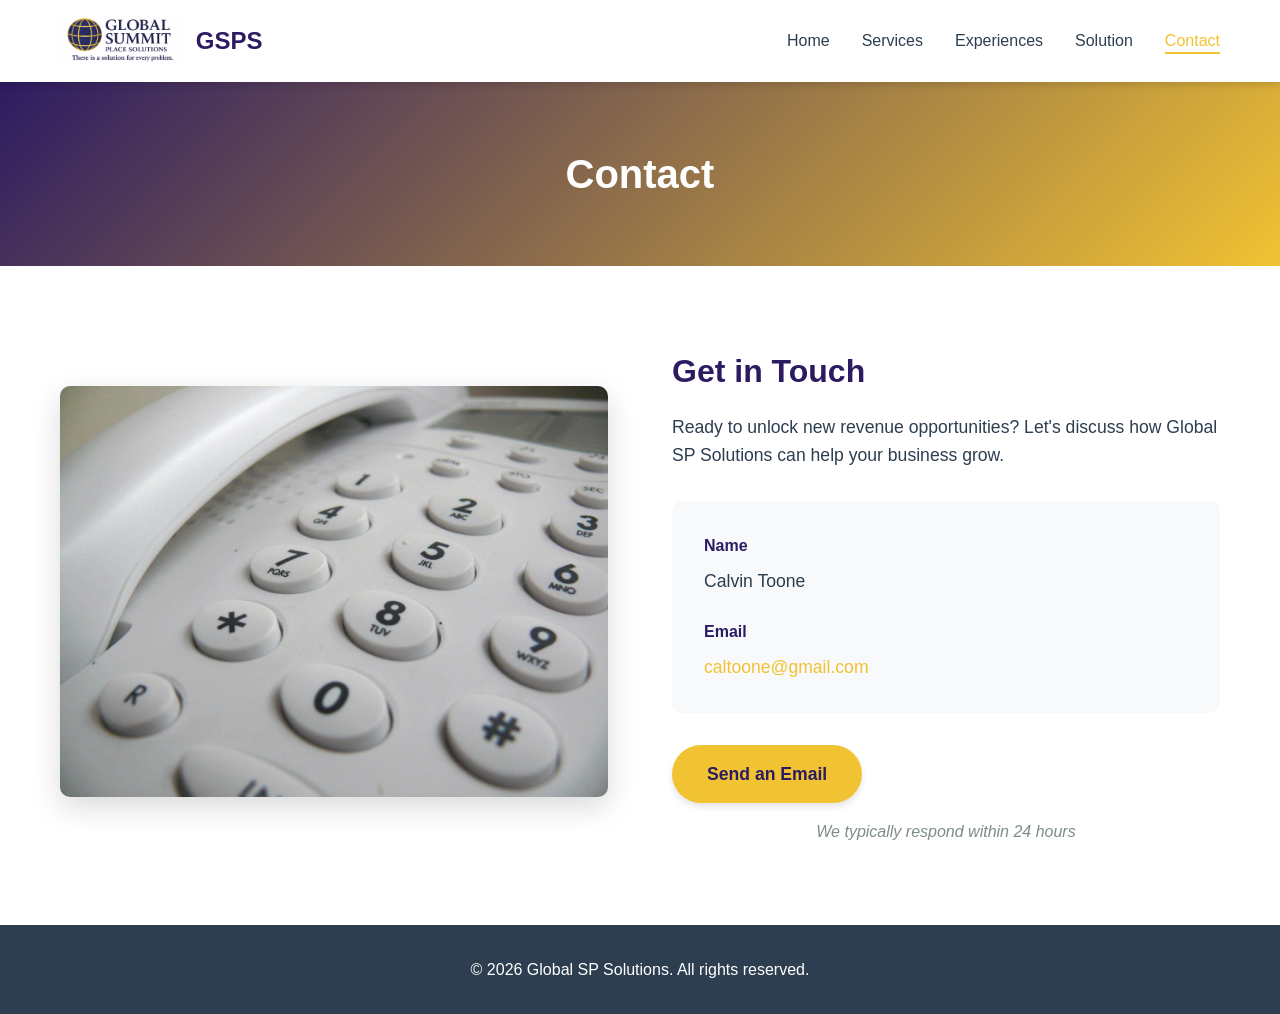
==== contact.html @ 4192ae6e "Add files via upload" ====
<!DOCTYPE html>
<html lang="en">
<head>
    <meta charset="UTF-8">
    <meta name="viewport" content="width=device-width, initial-scale=1.0">
    <title>Contact - Global SP Solutions</title>
    <link rel="stylesheet" href="styles.css">
</head>
<body>
    <nav class="navbar">
        <div class="container">
            <div class="nav-brand">
                <img src="images/logo.png" alt="GSPS Logo" class="logo">
                <span class="brand-name">GSPS</span>
            </div>
            <ul class="nav-menu">
                <li><a href="index.html">Home</a></li>
                <li><a href="services.html">Services</a></li>
                <li><a href="experiences.html">Experiences</a></li>
                <li><a href="solution.html">Solution</a></li>
                <li><a href="contact.html" class="active">Contact</a></li>
            </ul>
        </div>
    </nav>

    <section class="page-header">
        <div class="container">
            <h1>Contact</h1>
        </div>
    </section>

    <section class="contact-section">
        <div class="container">
            <div class="contact-content">
                <div class="contact-image">
                    <img src="images/contact-phone.jpg" alt="Contact Us">
                </div>
                
                <div class="contact-info">
                    <h2>Get in Touch</h2>
                    <p class="contact-intro">Ready to unlock new revenue opportunities? Let's discuss how Global SP Solutions can help your business grow.</p>
                    
                    <div class="contact-details">
                        <div class="contact-item">
                            <div class="contact-label">Name</div>
                            <div class="contact-value">Calvin Toone</div>
                        </div>
                        <div class="contact-item">
                            <div class="contact-label">Email</div>
                            <div class="contact-value">
                                <a href="mailto:caltoone@gmail.com">caltoone@gmail.com</a>
                            </div>
                        </div>
                    </div>
                    
                    <div class="cta-section">
                        <a href="mailto:caltoone@gmail.com" class="cta-button">Send an Email</a>
                        <p class="cta-note">We typically respond within 24 hours</p>
                    </div>
                </div>
            </div>
        </div>
    </section>

    <footer class="footer">
        <div class="container">
            <p>&copy; 2026 Global SP Solutions. All rights reserved.</p>
        </div>
    </footer>

    <script src="script.js"></script>
</body>
</html>
---- styles.css ----
/* Reset and Base Styles */
* {
    margin: 0;
    padding: 0;
    box-sizing: border-box;
}

:root {
    --primary-color: #2d1b62;
    --secondary-color: #f1c232;
    --accent-color: #ffffff;
    --text-dark: #2c3e50;
    --text-light: #ffffff;
    --bg-light: #f8f9fa;
    --bg-white: #ffffff;
    --shadow: 0 4px 6px rgba(0, 0, 0, 0.1);
    --shadow-lg: 0 10px 30px rgba(0, 0, 0, 0.15);
}

body {
    font-family: 'Segoe UI', Tahoma, Geneva, Verdana, sans-serif;
    line-height: 1.6;
    color: var(--text-dark);
    background-color: var(--bg-white);
}

.container {
    max-width: 1200px;
    margin: 0 auto;
    padding: 0 20px;
}

/* Navigation */
.navbar {
    background-color: var(--bg-white);
    box-shadow: var(--shadow);
    position: sticky;
    top: 0;
    z-index: 1000;
    transition: all 0.3s ease;
}

.navbar .container {
    display: flex;
    justify-content: space-between;
    align-items: center;
    padding: 1rem 20px;
}

.nav-brand {
    display: flex;
    align-items: center;
    gap: 10px;
}

.logo {
    height: 50px;
    width: auto;
}

.brand-name {
    font-size: 1.5rem;
    font-weight: bold;
    color: var(--primary-color);
}

.nav-menu {
    display: flex;
    list-style: none;
    gap: 2rem;
}

.nav-menu a {
    text-decoration: none;
    color: var(--text-dark);
    font-weight: 500;
    transition: color 0.3s ease;
    position: relative;
}

.nav-menu a::after {
    content: '';
    position: absolute;
    bottom: -5px;
    left: 0;
    width: 0;
    height: 2px;
    background-color: var(--secondary-color);
    transition: width 0.3s ease;
}

.nav-menu a:hover::after,
.nav-menu a.active::after {
    width: 100%;
}

.nav-menu a:hover,
.nav-menu a.active {
    color: var(--secondary-color);
}

/* Hero Section */
.hero {
    background: linear-gradient(135deg, var(--primary-color) 0%, var(--secondary-color) 100%);
    color: var(--text-light);
    padding: 120px 0;
    text-align: center;
    position: relative;
    overflow: hidden;
}

.hero::before {
    content: '';
    position: absolute;
    top: 0;
    left: 0;
    right: 0;
    bottom: 0;
    background: url('data:image/svg+xml,<svg xmlns="http://www.w3.org/2000/svg" viewBox="0 0 1200 120"><path d="M0,0V46.29c47.79,22.2,103.59,32.17,158,28,70.36-5.37,136.33-33.31,206.8-37.5C438.64,32.43,512.34,53.67,583,72.05c69.27,18,138.3,24.88,209.4,13.08,36.15-6,69.85-17.84,104.45-29.34C989.49,25,1113-14.29,1200,52.47V0Z" opacity=".1" fill="%23ffffff"></path></svg>') no-repeat bottom;
    background-size: cover;
    opacity: 0.1;
}

.hero-content {
    position: relative;
    z-index: 1;
}

.hero-title {
    font-size: 3rem;
    font-weight: 700;
    margin-bottom: 1rem;
    animation: fadeInUp 0.8s ease;
}

.hero-subtitle {
    font-size: 1.3rem;
    margin-bottom: 2rem;
    max-width: 800px;
    margin-left: auto;
    margin-right: auto;
    animation: fadeInUp 1s ease;
}

/* Buttons */
.cta-button {
    display: inline-block;
    background-color: var(--secondary-color);
    color: var(--primary-color);
    padding: 15px 35px;
    text-decoration: none;
    border-radius: 50px;
    font-weight: 600;
    font-size: 1.1rem;
    transition: all 0.3s ease;
    box-shadow: var(--shadow);
    animation: fadeInUp 1.2s ease;
}

.cta-button:hover {
    background-color: #e0b429;
    transform: translateY(-3px);
    box-shadow: var(--shadow-lg);
}

/* Page Header */
.page-header {
    background: linear-gradient(135deg, var(--primary-color) 0%, var(--secondary-color) 100%);
    color: var(--text-light);
    padding: 60px 0;
    text-align: center;
}

.page-header h1 {
    font-size: 2.5rem;
    font-weight: 700;
}

/* Content Sections */
.content-section {
    padding: 80px 0;
}

.content-section.alt-bg {
    background-color: var(--bg-light);
}

.section-title {
    font-size: 2.5rem;
    color: var(--primary-color);
    margin-bottom: 1rem;
    text-align: center;
}

.section-subtitle {
    font-size: 1.3rem;
    color: var(--text-dark);
    margin-bottom: 2rem;
    text-align: center;
}

.section-subtitle-large {
    font-size: 1.8rem;
    color: var(--primary-color);
    margin-bottom: 1.5rem;
    text-align: center;
    font-weight: 600;
}

.section-intro {
    font-size: 1.2rem;
    text-align: center;
    max-width: 800px;
    margin: 0 auto 3rem;
    color: var(--text-dark);
}

.section-text {
    font-size: 1.1rem;
    text-align: center;
    max-width: 800px;
    margin: 0 auto 2rem;
    color: var(--text-dark);
}

.section-note {
    text-align: center;
    color: #7f8c8d;
    font-style: italic;
    margin-top: 1rem;
}

.section-conclusion {
    font-size: 1.1rem;
    text-align: center;
    max-width: 800px;
    margin: 3rem auto 0;
    color: var(--text-dark);
}

/* Images */
.section-image {
    text-align: center;
    margin-bottom: 3rem;
}

.section-image img {
    max-width: 100%;
    height: auto;
    border-radius: 10px;
    box-shadow: var(--shadow-lg);
}

.section-image-small {
    text-align: center;
    margin-bottom: 2rem;
}

.section-image-small img {
    max-width: 400px;
    width: 100%;
    height: auto;
    border-radius: 10px;
}

/* Process Grid */
.process-grid {
    display: grid;
    grid-template-columns: repeat(auto-fit, minmax(250px, 1fr));
    gap: 2rem;
    margin-top: 3rem;
}

.process-step {
    background: var(--bg-white);
    padding: 2rem;
    border-radius: 10px;
    box-shadow: var(--shadow);
    transition: transform 0.3s ease, box-shadow 0.3s ease;
}

.process-step:hover {
    transform: translateY(-5px);
    box-shadow: var(--shadow-lg);
}

.step-number {
    background: linear-gradient(135deg, var(--primary-color), var(--secondary-color));
    color: white;
    width: 50px;
    height: 50px;
    border-radius: 50%;
    display: flex;
    align-items: center;
    justify-content: center;
    font-size: 1.5rem;
    font-weight: bold;
    margin-bottom: 1rem;
}

.process-step h4 {
    color: var(--primary-color);
    margin-bottom: 0.5rem;
    font-size: 1.2rem;
}

/* Benefits Grid */
.benefits-grid {
    display: grid;
    grid-template-columns: repeat(auto-fit, minmax(280px, 1fr));
    gap: 2rem;
    margin-top: 3rem;
}

.benefit-card {
    background: var(--bg-white);
    padding: 2rem;
    border-radius: 10px;
    box-shadow: var(--shadow);
    border-left: 4px solid var(--secondary-color);
    transition: transform 0.3s ease, box-shadow 0.3s ease;
}

.benefit-card:hover {
    transform: translateY(-5px);
    box-shadow: var(--shadow-lg);
}

.benefit-card h4 {
    color: var(--primary-color);
    margin-bottom: 0.75rem;
    font-size: 1.2rem;
}

/* Experiences */
.experiences-images {
    display: flex;
    gap: 2rem;
    margin-bottom: 3rem;
    justify-content: center;
    flex-wrap: wrap;
}

.exp-img-main {
    max-width: 600px;
    width: 100%;
    border-radius: 10px;
    box-shadow: var(--shadow-lg);
}

.exp-img-secondary {
    max-width: 450px;
    width: 100%;
    border-radius: 10px;
    box-shadow: var(--shadow-lg);
}

.expertise-section {
    background: var(--bg-light);
    padding: 2rem;
    border-radius: 10px;
    margin: 3rem 0;
    max-width: 800px;
    margin-left: auto;
    margin-right: auto;
}

.expertise-section h3 {
    color: var(--primary-color);
    margin-bottom: 1.5rem;
    font-size: 1.5rem;
}

.expertise-list {
    display: flex;
    flex-direction: column;
    gap: 1rem;
}

.expertise-item {
    display: flex;
    align-items: flex-start;
    gap: 1rem;
    font-size: 1.1rem;
}

.check-icon {
    color: var(--secondary-color);
    font-size: 1.5rem;
    font-weight: bold;
    flex-shrink: 0;
}

/* Solution List */
.solution-list {
    max-width: 800px;
    margin: 3rem auto;
    display: flex;
    flex-direction: column;
    gap: 1.5rem;
}

.solution-item {
    display: flex;
    gap: 1rem;
    font-size: 1.1rem;
    align-items: flex-start;
}

.bullet {
    color: var(--secondary-color);
    font-size: 1.5rem;
    flex-shrink: 0;
}

/* Contact Section */
.contact-section {
    padding: 80px 0;
}

.contact-content {
    display: grid;
    grid-template-columns: 1fr 1fr;
    gap: 4rem;
    align-items: center;
}

.contact-image img {
    width: 100%;
    border-radius: 10px;
    box-shadow: var(--shadow-lg);
}

.contact-info h2 {
    color: var(--primary-color);
    font-size: 2rem;
    margin-bottom: 1rem;
}

.contact-intro {
    font-size: 1.1rem;
    margin-bottom: 2rem;
    color: var(--text-dark);
}

.contact-details {
    background: var(--bg-light);
    padding: 2rem;
    border-radius: 10px;
    margin-bottom: 2rem;
}

.contact-item {
    margin-bottom: 1.5rem;
}

.contact-item:last-child {
    margin-bottom: 0;
}

.contact-label {
    font-weight: 600;
    color: var(--primary-color);
    margin-bottom: 0.5rem;
}

.contact-value {
    font-size: 1.1rem;
}

.contact-value a {
    color: var(--secondary-color);
    text-decoration: none;
    transition: color 0.3s ease;
}

.contact-value a:hover {
    color: var(--primary-color);
}

.cta-section {
    margin-top: 2rem;
}

.cta-note {
    text-align: center;
    color: #7f8c8d;
    font-style: italic;
    margin-top: 1rem;
}

.cta-center {
    text-align: center;
    margin: 2rem 0;
}

/* Footer */
.footer {
    background-color: var(--text-dark);
    color: var(--text-light);
    padding: 2rem 0;
    text-align: center;
}

/* Animations */
@keyframes fadeInUp {
    from {
        opacity: 0;
        transform: translateY(30px);
    }
    to {
        opacity: 1;
        transform: translateY(0);
    }
}

/* Responsive Design */
@media (max-width: 768px) {
    .nav-menu {
        flex-direction: column;
        gap: 1rem;
    }
    
    .hero-title {
        font-size: 2rem;
    }
    
    .hero-subtitle {
        font-size: 1.1rem;
    }
    
    .section-title {
        font-size: 2rem;
    }
    
    .section-subtitle-large {
        font-size: 1.4rem;
    }
    
    .process-grid,
    .benefits-grid {
        grid-template-columns: 1fr;
    }
    
    .contact-content {
        grid-template-columns: 1fr;
    }
    
    .experiences-images {
        flex-direction: column;
    }
    
    .exp-img-main,
    .exp-img-secondary {
        max-width: 100%;
    }
}

@media (max-width: 480px) {
    .hero {
        padding: 80px 0;
    }
    
    .hero-title {
        font-size: 1.5rem;
    }
    
    .cta-button {
        padding: 12px 25px;
        font-size: 1rem;
    }
}
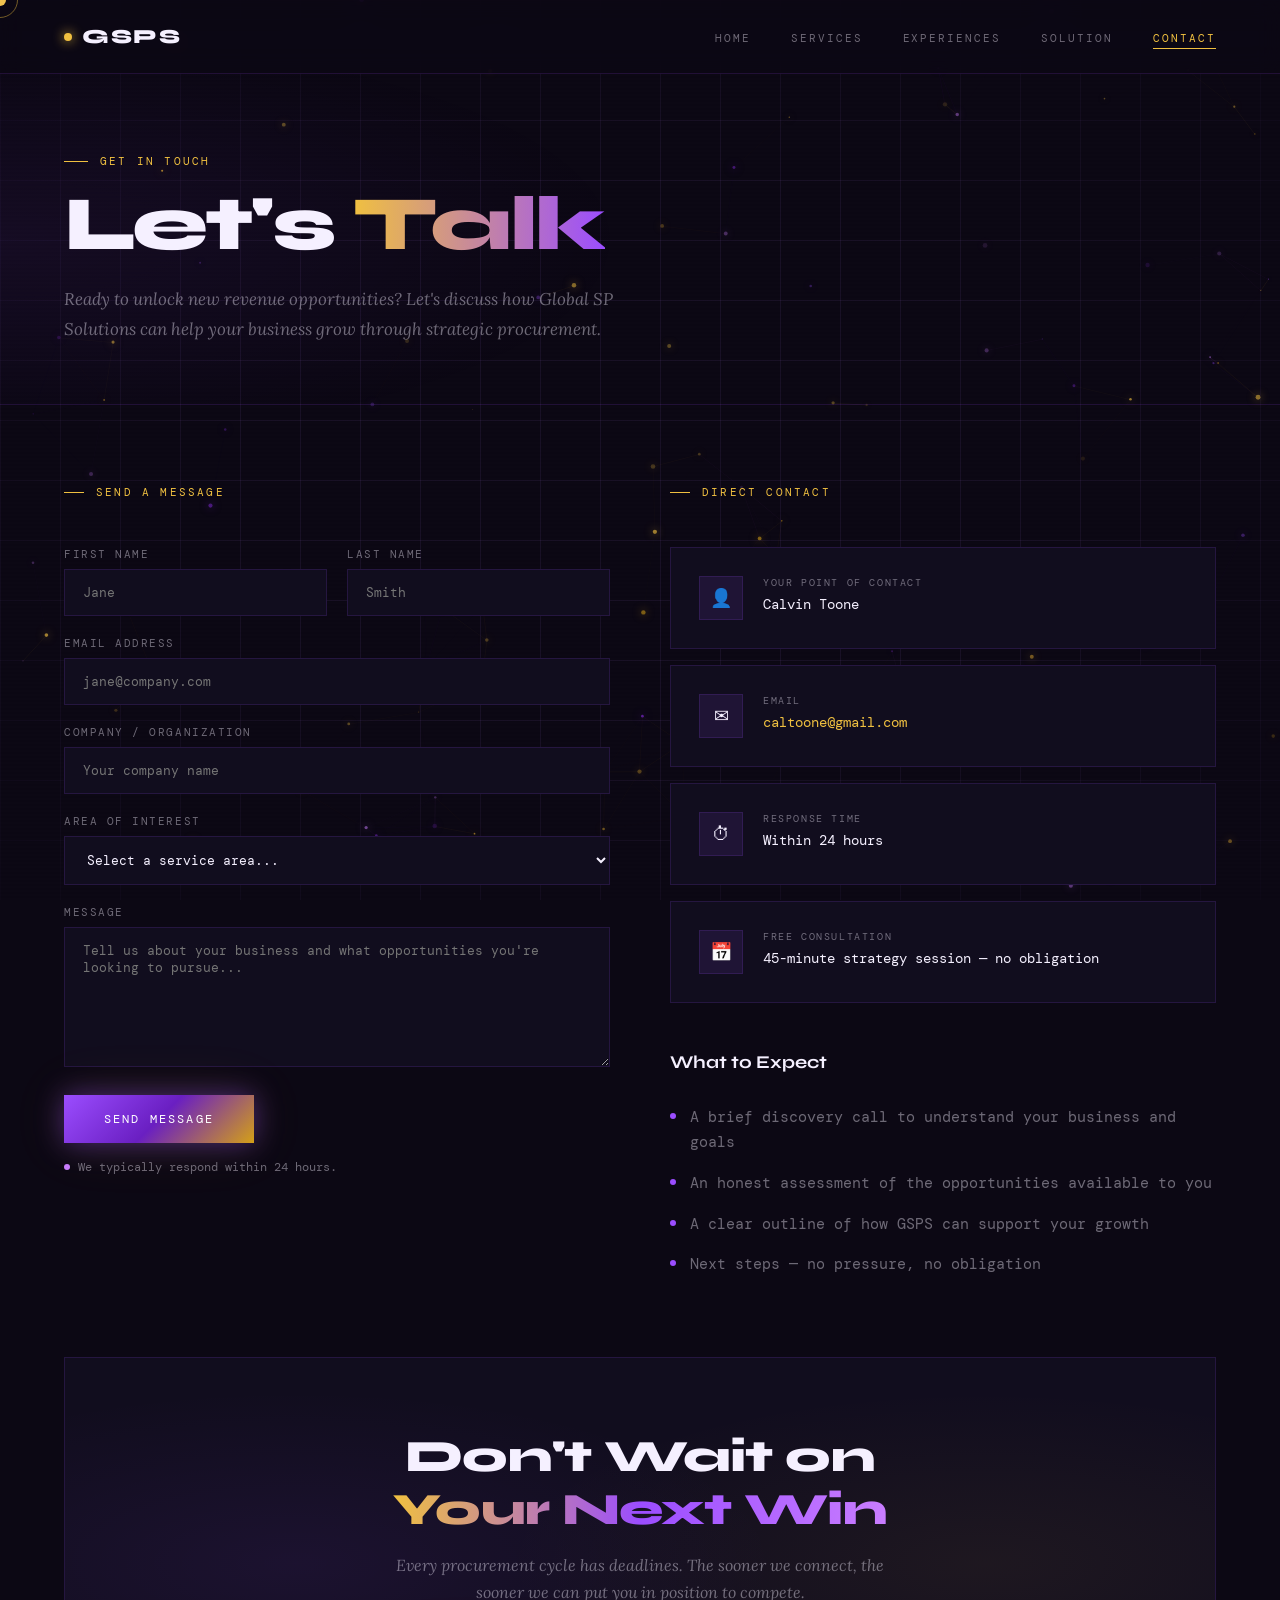
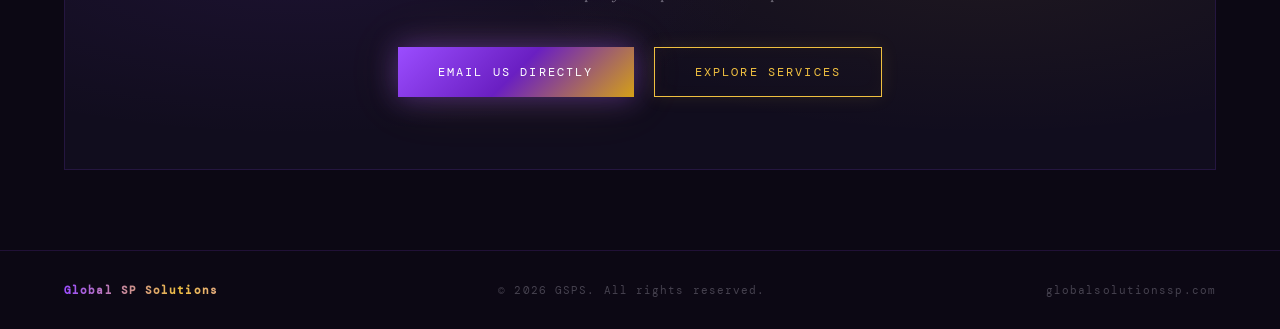
==== commit b19b7390: "Add files via upload new website" ====
--- a/contact.html
+++ b/contact.html
@@ -1,73 +1,203 @@
 <!DOCTYPE html>
 <html lang="en">
 <head>
-    <meta charset="UTF-8">
-    <meta name="viewport" content="width=device-width, initial-scale=1.0">
-    <title>Contact - Global SP Solutions</title>
-    <link rel="stylesheet" href="styles.css">
+<meta charset="UTF-8">
+<meta name="viewport" content="width=device-width, initial-scale=1.0">
+<meta name="description" content="Contact Global SP Solutions — Schedule a strategy session with Calvin Toone and start transforming your procurement opportunities into revenue.">
+<title>Contact — Global SP Solutions</title>
+<link rel="stylesheet" href="style.css">
+<style>
+  /* Page-specific contact styles */
+  .contact-layout {
+    display: grid; grid-template-columns: 1fr 1fr; gap: 60px; align-items: start;
+  }
+  .submit-note {
+    font-size: 12px; color: var(--muted); margin-top: 16px;
+    display: flex; align-items: center; gap: 8px;
+  }
+  .submit-note::before { content:''; width:6px; height:6px; background:var(--c3); border-radius:50%; flex-shrink:0; }
+
+  @media (max-width: 900px) {
+    .contact-layout { grid-template-columns: 1fr; }
+  }
+</style>
 </head>
 <body>
-    <nav class="navbar">
-        <div class="container">
-            <div class="nav-brand">
-                <img src="images/logo.png" alt="GSPS Logo" class="logo">
-                <span class="brand-name">GSPS</span>
-            </div>
-            <ul class="nav-menu">
-                <li><a href="index.html">Home</a></li>
-                <li><a href="services.html">Services</a></li>
-                <li><a href="experiences.html">Experiences</a></li>
-                <li><a href="solution.html">Solution</a></li>
-                <li><a href="contact.html" class="active">Contact</a></li>
-            </ul>
+
+<div id="cursor"></div>
+<div id="cursor-ring"></div>
+<canvas id="particle-canvas"></canvas>
+<div class="grid-overlay"></div>
+<div class="scanline"></div>
+
+<div class="page">
+
+  <nav>
+    <a href="index.html" class="logo">
+      <div class="logo-dot"></div>
+      GSPS
+    </a>
+    <ul class="nav-links">
+      <li><a href="index.html">Home</a></li>
+      <li><a href="services.html">Services</a></li>
+      <li><a href="experiences.html">Experiences</a></li>
+      <li><a href="solution.html">Solution</a></li>
+      <li><a href="contact.html">Contact</a></li>
+    </ul>
+  </nav>
+
+  <!-- PAGE HERO -->
+  <div class="page-hero">
+    <div class="page-eyebrow">Get In Touch</div>
+    <h1>Let's <span class="grad">Talk</span></h1>
+    <p class="lead">Ready to unlock new revenue opportunities? Let's discuss how Global SP Solutions can help your business grow through strategic procurement.</p>
+  </div>
+
+  <!-- CONTACT SECTION -->
+  <section class="section">
+    <div class="contact-layout">
+
+      <!-- LEFT: FORM -->
+      <div>
+        <div class="section-label">Send a Message</div>
+        <form
+          action="mailto:caltoone@gmail.com"
+          method="get"
+          enctype="text/plain"
+          onsubmit="return handleForm(event)"
+        >
+          <div class="form-grid">
+            <div class="form-group">
+              <label for="fname">First Name</label>
+              <input type="text" id="fname" name="fname" placeholder="Jane" required>
+            </div>
+            <div class="form-group">
+              <label for="lname">Last Name</label>
+              <input type="text" id="lname" name="lname" placeholder="Smith" required>
+            </div>
+            <div class="form-group full">
+              <label for="email">Email Address</label>
+              <input type="email" id="email" name="email" placeholder="jane@company.com" required>
+            </div>
+            <div class="form-group full">
+              <label for="company">Company / Organization</label>
+              <input type="text" id="company" name="company" placeholder="Your company name">
+            </div>
+            <div class="form-group full">
+              <label for="interest">Area of Interest</label>
+              <select id="interest" name="interest">
+                <option value="" disabled selected>Select a service area...</option>
+                <option value="procurement">Procurement Strategy</option>
+                <option value="bizdev">Business Development</option>
+                <option value="intelligence">Market Intelligence</option>
+                <option value="proposal">Proposal Support</option>
+                <option value="capital">Capital &amp; Loan Structuring</option>
+                <option value="general">General Inquiry</option>
+              </select>
+            </div>
+            <div class="form-group full">
+              <label for="message">Message</label>
+              <textarea id="message" name="message" placeholder="Tell us about your business and what opportunities you're looking to pursue..."></textarea>
+            </div>
+          </div>
+          <button type="submit" class="btn btn-primary" style="margin-top:28px;border:none;">
+            <span>Send Message</span>
+          </button>
+          <p class="submit-note">We typically respond within 24 hours.</p>
+        </form>
+      </div>
+
+      <!-- RIGHT: CONTACT INFO -->
+      <div>
+        <div class="section-label">Direct Contact</div>
+        <div class="contact-cards">
+          <div class="contact-card reveal">
+            <div class="contact-icon">👤</div>
+            <div>
+              <div class="contact-label">Your Point of Contact</div>
+              <div class="contact-value">Calvin Toone</div>
+            </div>
+          </div>
+          <div class="contact-card reveal">
+            <div class="contact-icon">✉</div>
+            <div>
+              <div class="contact-label">Email</div>
+              <div class="contact-value">
+                <a href="mailto:caltoone@gmail.com">caltoone@gmail.com</a>
+              </div>
+            </div>
+          </div>
+          <div class="contact-card reveal">
+            <div class="contact-icon">⏱</div>
+            <div>
+              <div class="contact-label">Response Time</div>
+              <div class="contact-value">Within 24 hours</div>
+            </div>
+          </div>
+          <div class="contact-card reveal">
+            <div class="contact-icon">📅</div>
+            <div>
+              <div class="contact-label">Free Consultation</div>
+              <div class="contact-value">45-minute strategy session — no obligation</div>
+            </div>
+          </div>
         </div>
-    </nav>
-
-    <section class="page-header">
-        <div class="container">
-            <h1>Contact</h1>
+
+        <!-- WHAT TO EXPECT -->
+        <div style="margin-top:48px;">
+          <div style="font-family:'Syne',sans-serif;font-weight:700;font-size:18px;color:var(--text);margin-bottom:20px;">What to Expect</div>
+          <ul class="bullet-list">
+            <li class="reveal">A brief discovery call to understand your business and goals</li>
+            <li class="reveal">An honest assessment of the opportunities available to you</li>
+            <li class="reveal">A clear outline of how GSPS can support your growth</li>
+            <li class="reveal">Next steps — no pressure, no obligation</li>
+          </ul>
         </div>
-    </section>
-
-    <section class="contact-section">
-        <div class="container">
-            <div class="contact-content">
-                <div class="contact-image">
-                    <img src="images/contact-phone.jpg" alt="Contact Us">
-                </div>
-                
-                <div class="contact-info">
-                    <h2>Get in Touch</h2>
-                    <p class="contact-intro">Ready to unlock new revenue opportunities? Let's discuss how Global SP Solutions can help your business grow.</p>
-                    
-                    <div class="contact-details">
-                        <div class="contact-item">
-                            <div class="contact-label">Name</div>
-                            <div class="contact-value">Calvin Toone</div>
-                        </div>
-                        <div class="contact-item">
-                            <div class="contact-label">Email</div>
-                            <div class="contact-value">
-                                <a href="mailto:caltoone@gmail.com">caltoone@gmail.com</a>
-                            </div>
-                        </div>
-                    </div>
-                    
-                    <div class="cta-section">
-                        <a href="mailto:caltoone@gmail.com" class="cta-button">Send an Email</a>
-                        <p class="cta-note">We typically respond within 24 hours</p>
-                    </div>
-                </div>
-            </div>
-        </div>
-    </section>
-
-    <footer class="footer">
-        <div class="container">
-            <p>&copy; 2026 Global SP Solutions. All rights reserved.</p>
-        </div>
-    </footer>
-
-    <script src="script.js"></script>
+      </div>
+
+    </div>
+  </section>
+
+  <!-- BOTTOM CTA -->
+  <div class="cta-strip reveal">
+    <h2>Don't Wait on<br>
+      <span style="background:linear-gradient(90deg,var(--c2),var(--c1),var(--c3));-webkit-background-clip:text;-webkit-text-fill-color:transparent;">Your Next Win</span>
+    </h2>
+    <p>Every procurement cycle has deadlines. The sooner we connect, the sooner we can put you in position to compete.</p>
+    <div class="btn-row">
+      <a href="mailto:caltoone@gmail.com" class="btn btn-primary"><span>Email Us Directly</span></a>
+      <a href="services.html" class="btn btn-secondary"><span>Explore Services</span></a>
+    </div>
+  </div>
+
+  <footer>
+    <a href="index.html" class="footer-brand">Global SP Solutions</a>
+    <span>© 2026 GSPS. All rights reserved.</span>
+    <span>globalsolutionssp.com</span>
+  </footer>
+
+</div>
+
+<script src="main.js"></script>
+<script>
+  function handleForm(e) {
+    e.preventDefault();
+    var fname    = document.getElementById('fname').value;
+    var lname    = document.getElementById('lname').value;
+    var email    = document.getElementById('email').value;
+    var company  = document.getElementById('company').value;
+    var interest = document.getElementById('interest').value;
+    var message  = document.getElementById('message').value;
+    var body = 'Name: ' + fname + ' ' + lname +
+               '\nEmail: ' + email +
+               '\nCompany: ' + company +
+               '\nInterest: ' + interest +
+               '\n\nMessage:\n' + message;
+    window.location.href = 'mailto:caltoone@gmail.com'
+      + '?subject=GSPS Inquiry – ' + encodeURIComponent(fname + ' ' + lname)
+      + '&body=' + encodeURIComponent(body);
+    return false;
+  }
+</script>
 </body>
-</html>+</html>
--- a/style.css
+++ b/style.css
@@ -0,0 +1,465 @@
+/* ═══════════════════════════════════════════
+   Global SP Solutions — Shared Stylesheet
+   Purple & Gold Theme with Particle/Grid Design
+═══════════════════════════════════════════ */
+
+@import url('https://fonts.googleapis.com/css2?family=Syne:wght@400;700;800&family=DM+Mono:wght@300;400&family=Lora:ital,wght@0,500;1,400&display=swap');
+
+:root {
+  --bg:       #0c0814;
+  --surface:  #110d1e;
+  --surface2: #160f24;
+  --gridline: rgba(180,130,255,0.08);
+  --c1: #9b4dff;
+  --c2: #f0c040;
+  --c3: #c97dff;
+  --c4: #d4a017;
+  --border: rgba(155,77,255,0.15);
+  --border-gold: rgba(240,192,64,0.2);
+  --text: #f5f0ff;
+  --muted: rgba(245,240,255,0.42);
+}
+
+*, *::before, *::after { box-sizing: border-box; margin: 0; padding: 0; }
+html { scroll-behavior: smooth; }
+
+body {
+  background: var(--bg);
+  color: var(--text);
+  font-family: 'DM Mono', monospace;
+  overflow-x: hidden;
+  cursor: none;
+}
+
+/* ── CURSOR ── */
+#cursor {
+  position: fixed; pointer-events: none; z-index: 9999;
+  width: 12px; height: 12px;
+  background: var(--c2); border-radius: 50%;
+  transform: translate(-50%, -50%);
+  transition: width .2s, height .2s, background .2s;
+  mix-blend-mode: screen;
+}
+#cursor-ring {
+  position: fixed; pointer-events: none; z-index: 9998;
+  width: 36px; height: 36px;
+  border: 1px solid rgba(240,192,64,0.45); border-radius: 50%;
+  transform: translate(-50%, -50%);
+  transition: transform .1s, width .3s, height .3s, border-color .3s;
+}
+body:has(a:hover) #cursor,
+body:has(button:hover) #cursor  { width: 20px; height: 20px; background: var(--c3); }
+body:has(a:hover) #cursor-ring,
+body:has(button:hover) #cursor-ring { width: 56px; height: 56px; border-color: var(--c3); }
+
+/* ── CANVAS & OVERLAYS ── */
+#particle-canvas { position: fixed; inset: 0; z-index: 0; pointer-events: none; }
+.grid-overlay {
+  position: fixed; inset: 0; z-index: 1; pointer-events: none;
+  background-image:
+    linear-gradient(var(--gridline) 1px, transparent 1px),
+    linear-gradient(90deg, var(--gridline) 1px, transparent 1px);
+  background-size: 60px 60px;
+  mask-image: radial-gradient(ellipse 80% 80% at 50% 50%, black 40%, transparent 100%);
+}
+.scanline {
+  position: fixed; inset: 0; z-index: 1; pointer-events: none;
+  background: repeating-linear-gradient(
+    0deg, transparent, transparent 2px,
+    rgba(0,0,0,0.025) 2px, rgba(0,0,0,0.025) 4px
+  );
+}
+.page { position: relative; z-index: 2; }
+
+/* ── NAV ── */
+nav {
+  display: flex; align-items: center; justify-content: space-between;
+  padding: 24px 64px;
+  border-bottom: 1px solid var(--border);
+  background: rgba(12,8,20,0.85);
+  backdrop-filter: blur(12px);
+  position: sticky; top: 0; z-index: 50;
+}
+.logo {
+  font-family: 'Syne', sans-serif; font-weight: 800; font-size: 20px;
+  letter-spacing: .08em; color: var(--text);
+  display: flex; align-items: center; gap: 10px;
+  text-decoration: none;
+}
+.logo-dot {
+  width: 8px; height: 8px; background: var(--c2); border-radius: 50%;
+  box-shadow: 0 0 12px var(--c2); animation: pulse 2s ease-in-out infinite;
+  flex-shrink: 0;
+}
+@keyframes pulse { 0%,100%{opacity:1;transform:scale(1)} 50%{opacity:.5;transform:scale(1.5)} }
+
+.nav-links { display: flex; gap: 40px; list-style: none; }
+.nav-links a {
+  color: var(--muted); text-decoration: none; font-size: 11px;
+  letter-spacing: .18em; text-transform: uppercase;
+  transition: color .25s; position: relative;
+}
+.nav-links a::after {
+  content: ''; position: absolute; bottom: -4px; left: 0; right: 0;
+  height: 1px; background: var(--c2);
+  transform: scaleX(0); transform-origin: left; transition: transform .3s;
+}
+.nav-links a:hover,
+.nav-links a.active { color: var(--c2); }
+.nav-links a:hover::after,
+.nav-links a.active::after { transform: scaleX(1); }
+
+/* ── PAGE HERO BANNER ── */
+.page-hero {
+  padding: 80px 64px 60px;
+  border-bottom: 1px solid var(--border);
+  position: relative; overflow: hidden;
+}
+.page-hero::before {
+  content: ''; position: absolute; inset: 0;
+  background: radial-gradient(ellipse 70% 90% at 0% 50%, rgba(155,77,255,0.07) 0%, transparent 70%);
+}
+.page-hero > * { position: relative; z-index: 1; }
+.page-eyebrow {
+  font-size: 11px; letter-spacing: .2em; text-transform: uppercase;
+  color: var(--c2); margin-bottom: 20px;
+  display: flex; align-items: center; gap: 12px;
+  opacity: 0; animation: fadeUp .7s .1s forwards;
+}
+.page-eyebrow::before { content:''; width:24px; height:1px; background:var(--c2); }
+.page-hero h1 {
+  font-family: 'Syne', sans-serif; font-weight: 800;
+  font-size: clamp(40px, 6vw, 80px); line-height: .95;
+  letter-spacing: -.03em; max-width: 800px;
+  opacity: 0; animation: fadeUp .8s .25s forwards;
+}
+.page-hero h1 .grad {
+  background: linear-gradient(90deg, var(--c2) 0%, var(--c1) 50%, var(--c3) 100%);
+  background-size: 200% auto;
+  -webkit-background-clip: text; -webkit-text-fill-color: transparent;
+  animation: gradShift 5s linear infinite;
+}
+.page-hero .lead {
+  font-family: 'Lora', serif; font-style: italic;
+  font-size: 17px; line-height: 1.75; color: var(--muted);
+  max-width: 560px; margin-top: 24px;
+  opacity: 0; animation: fadeUp .8s .4s forwards;
+}
+
+/* ── SECTION WRAPPER ── */
+.section { padding: 80px 64px; }
+.section + .section { border-top: 1px solid var(--border); }
+
+.section-label {
+  font-size: 11px; letter-spacing: .2em; text-transform: uppercase;
+  color: var(--c2); display: flex; align-items: center; gap: 12px;
+  margin-bottom: 48px;
+}
+.section-label::before { content:''; width:20px; height:1px; background:var(--c2); }
+
+.section-title {
+  font-family: 'Syne', sans-serif; font-weight: 800;
+  font-size: clamp(28px, 3.5vw, 44px); letter-spacing: -.02em;
+  color: var(--text); margin-bottom: 28px;
+}
+.section-body {
+  font-family: 'Lora', serif; font-size: 16px; line-height: 1.8;
+  color: var(--muted); max-width: 680px;
+}
+
+/* ── GRID CARDS ── */
+.card-grid {
+  display: grid; grid-template-columns: repeat(auto-fit, minmax(240px, 1fr));
+  gap: 1px; background: var(--border); border: 1px solid var(--border);
+  margin-top: 48px;
+}
+.card {
+  background: var(--bg); padding: 40px 32px;
+  position: relative; overflow: hidden;
+  transition: background .3s;
+}
+.card::before {
+  content: ''; position: absolute; inset: 0;
+  background: radial-gradient(ellipse 80% 80% at 50% 0%, var(--card-glow, var(--c1)) 0%, transparent 70%);
+  opacity: 0; transition: opacity .4s;
+}
+.card:hover { background: var(--surface); }
+.card:hover::before { opacity: .07; }
+.card:nth-child(4n+1) { --card-glow: var(--c1); }
+.card:nth-child(4n+2) { --card-glow: var(--c2); }
+.card:nth-child(4n+3) { --card-glow: var(--c3); }
+.card:nth-child(4n+4) { --card-glow: var(--c4); }
+
+.card-num {
+  font-family: 'Syne', sans-serif; font-weight: 800; font-size: 42px;
+  background: linear-gradient(135deg, var(--c2), var(--c1));
+  -webkit-background-clip: text; -webkit-text-fill-color: transparent;
+  line-height: 1; margin-bottom: 20px;
+}
+.card-title {
+  font-family: 'Syne', sans-serif; font-weight: 700; font-size: 17px;
+  color: var(--text); margin-bottom: 12px; letter-spacing: -.01em;
+}
+.card-body { font-size: 13px; color: var(--muted); line-height: 1.75; }
+
+/* ── CHECKLIST ── */
+.checklist { list-style: none; display: flex; flex-direction: column; gap: 18px; margin-top: 32px; }
+.checklist li {
+  display: flex; align-items: flex-start; gap: 16px;
+  font-size: 15px; color: var(--text); line-height: 1.6;
+  padding: 20px 24px;
+  border: 1px solid var(--border);
+  background: var(--surface);
+  transition: border-color .3s, background .3s;
+}
+.checklist li:hover { border-color: var(--border-gold); background: var(--surface2); }
+.checklist li::before {
+  content: '✦'; color: var(--c2); font-size: 14px; flex-shrink: 0; margin-top: 2px;
+}
+
+/* ── BULLET LIST ── */
+.bullet-list { list-style: none; display: flex; flex-direction: column; gap: 16px; margin-top: 32px; }
+.bullet-list li {
+  display: flex; align-items: flex-start; gap: 14px;
+  font-size: 15px; color: var(--muted); line-height: 1.65;
+}
+.bullet-list li::before {
+  content: ''; display: block; width: 6px; height: 6px;
+  background: var(--c1); border-radius: 50%; flex-shrink: 0; margin-top: 8px;
+}
+.bullet-list li strong { color: var(--text); }
+
+/* ── TWO-COLUMN LAYOUT ── */
+.two-col {
+  display: grid; grid-template-columns: 1fr 1fr; gap: 60px; align-items: center;
+}
+.two-col.reverse { direction: rtl; }
+.two-col.reverse > * { direction: ltr; }
+
+/* ── STATS ROW ── */
+.stats-row {
+  display: flex; gap: 0;
+  border: 1px solid var(--border);
+  margin-top: 60px;
+}
+.stat-item {
+  flex: 1; padding: 36px 32px;
+  border-right: 1px solid var(--border);
+  position: relative; overflow: hidden;
+  transition: background .3s;
+}
+.stat-item:last-child { border-right: none; }
+.stat-item:hover { background: rgba(155,77,255,0.04); }
+.stat-item::before {
+  content: ''; position: absolute; top: 0; left: 0; right: 0; height: 2px;
+  background: linear-gradient(90deg, transparent, var(--c1), transparent);
+  opacity: 0; transition: opacity .3s;
+}
+.stat-item:hover::before { opacity: 1; }
+.stat-num {
+  font-family: 'Syne', sans-serif; font-weight: 800; font-size: 44px; line-height: 1;
+  background: linear-gradient(135deg, var(--c2), var(--c1));
+  -webkit-background-clip: text; -webkit-text-fill-color: transparent;
+}
+.stat-label { font-size: 11px; color: var(--muted); letter-spacing: .12em; margin-top: 8px; text-transform: uppercase; }
+
+/* ── PROCESS STEPS ── */
+.process-steps { display: flex; flex-direction: column; gap: 0; margin-top: 48px; }
+.step {
+  display: flex; gap: 36px; align-items: flex-start;
+  padding: 36px 0;
+  border-bottom: 1px solid var(--border);
+  position: relative;
+  transition: padding-left .25s;
+}
+.step:first-child { border-top: 1px solid var(--border); }
+.step:hover { padding-left: 12px; }
+.step-num {
+  font-family: 'Syne', sans-serif; font-weight: 800; font-size: 52px; line-height: 1;
+  background: linear-gradient(135deg, var(--c2), var(--c1));
+  -webkit-background-clip: text; -webkit-text-fill-color: transparent;
+  min-width: 60px;
+}
+.step-content { flex: 1; }
+.step-title {
+  font-family: 'Syne', sans-serif; font-weight: 700; font-size: 20px;
+  color: var(--text); margin-bottom: 10px; letter-spacing: -.01em;
+}
+.step-desc { font-size: 14px; color: var(--muted); line-height: 1.7; }
+
+/* ── HIGHLIGHT BOX ── */
+.highlight-box {
+  padding: 56px; background: var(--surface);
+  border: 1px solid var(--border); position: relative; overflow: hidden;
+}
+.highlight-box::before {
+  content: ''; position: absolute; inset: 0;
+  background:
+    radial-gradient(ellipse 60% 60% at 10% 50%, rgba(155,77,255,0.07) 0%, transparent 70%),
+    radial-gradient(ellipse 50% 60% at 90% 50%, rgba(240,192,64,0.05) 0%, transparent 70%);
+}
+.highlight-box > * { position: relative; z-index: 1; }
+.highlight-box h2 {
+  font-family: 'Syne', sans-serif; font-weight: 800;
+  font-size: clamp(26px, 3vw, 42px); letter-spacing: -.02em; margin-bottom: 16px;
+}
+.highlight-box p { font-family: 'Lora', serif; font-style: italic; font-size: 16px; color: var(--muted); line-height: 1.75; max-width: 580px; margin-bottom: 36px; }
+
+/* ── CONTACT FORM ── */
+.form-grid { display: grid; grid-template-columns: 1fr 1fr; gap: 20px; }
+.form-group { display: flex; flex-direction: column; gap: 8px; }
+.form-group.full { grid-column: 1 / -1; }
+.form-group label { font-size: 11px; letter-spacing: .14em; text-transform: uppercase; color: var(--muted); }
+.form-group input,
+.form-group textarea,
+.form-group select {
+  background: var(--surface); border: 1px solid var(--border);
+  color: var(--text); padding: 14px 18px; font-family: 'DM Mono', monospace;
+  font-size: 13px; outline: none; transition: border-color .25s, box-shadow .25s;
+  resize: vertical;
+}
+.form-group input:focus,
+.form-group textarea:focus,
+.form-group select:focus {
+  border-color: rgba(155,77,255,0.5);
+  box-shadow: 0 0 0 3px rgba(155,77,255,0.08);
+}
+.form-group select option { background: var(--surface2); }
+.form-group textarea { min-height: 140px; }
+
+/* ── CONTACT INFO CARDS ── */
+.contact-cards { display: flex; flex-direction: column; gap: 16px; }
+.contact-card {
+  display: flex; align-items: flex-start; gap: 20px;
+  padding: 28px; background: var(--surface); border: 1px solid var(--border);
+  transition: border-color .3s;
+}
+.contact-card:hover { border-color: var(--border-gold); }
+.contact-icon {
+  width: 44px; height: 44px; display: flex; align-items: center; justify-content: center;
+  background: rgba(155,77,255,0.1); border: 1px solid var(--border);
+  font-size: 18px; flex-shrink: 0;
+}
+.contact-label { font-size: 10px; letter-spacing: .16em; text-transform: uppercase; color: var(--muted); margin-bottom: 6px; }
+.contact-value { font-size: 14px; color: var(--text); }
+.contact-value a { color: var(--c2); text-decoration: none; }
+.contact-value a:hover { color: var(--c3); }
+
+/* ── BUTTONS ── */
+.btn {
+  position: relative; overflow: hidden;
+  padding: 16px 40px; font-size: 12px;
+  letter-spacing: .18em; text-transform: uppercase;
+  font-family: 'DM Mono', monospace; font-weight: 400;
+  text-decoration: none; cursor: none;
+  border: none; outline: none; display: inline-flex; align-items: center; gap: 10px;
+  transition: transform .2s, box-shadow .3s;
+}
+.btn:hover { transform: translateY(-2px); }
+.btn span { position: relative; z-index: 1; }
+.btn::after {
+  content: ''; position: absolute;
+  top: 50%; left: 50%; width: 0; height: 0;
+  border-radius: 50%; z-index: 0;
+  transform: translate(-50%, -50%);
+  transition: width .6s ease, height .6s ease, opacity .6s ease;
+  opacity: 0;
+}
+.btn:hover::after { width: 500px; height: 500px; opacity: 1; }
+
+.btn-primary {
+  background: linear-gradient(135deg, var(--c1) 0%, #6a1fc2 50%, var(--c4) 100%);
+  color: #fff;
+  box-shadow: 0 0 28px rgba(155,77,255,0.4), 0 0 56px rgba(240,192,64,0.12);
+}
+.btn-primary::after { background: rgba(255,255,255,0.12); }
+.btn-primary:hover { box-shadow: 0 0 44px rgba(155,77,255,0.6), 0 0 80px rgba(240,192,64,0.25); }
+
+.btn-secondary {
+  background: transparent; color: var(--c2);
+  border: 1px solid var(--c2);
+  box-shadow: 0 0 18px rgba(240,192,64,0.1), inset 0 0 18px rgba(240,192,64,0.03);
+}
+.btn-secondary::after { background: rgba(240,192,64,0.1); }
+.btn-secondary:hover {
+  background: rgba(240,192,64,0.07);
+  box-shadow: 0 0 40px rgba(240,192,64,0.35), inset 0 0 40px rgba(240,192,64,0.07);
+}
+
+.btn-ghost {
+  background: transparent; color: var(--muted);
+  border: 1px solid rgba(155,77,255,0.2);
+}
+.btn-ghost::after { background: rgba(155,77,255,0.07); }
+.btn-ghost:hover { color: var(--text); border-color: rgba(155,77,255,0.5); }
+
+/* ── CTA STRIP ── */
+.cta-strip {
+  margin: 0 64px 80px; padding: 72px 80px;
+  background: var(--surface); border: 1px solid var(--border);
+  position: relative; overflow: hidden; text-align: center;
+}
+.cta-strip::before {
+  content: ''; position: absolute; inset: 0;
+  background:
+    radial-gradient(ellipse 60% 60% at 20% 50%, rgba(155,77,255,0.08) 0%, transparent 70%),
+    radial-gradient(ellipse 60% 60% at 80% 50%, rgba(240,192,64,0.06) 0%, transparent 70%);
+}
+.cta-strip > * { position: relative; z-index: 1; }
+.cta-strip h2 {
+  font-family: 'Syne', sans-serif; font-weight: 800;
+  font-size: clamp(28px, 3.5vw, 48px); letter-spacing: -.02em; margin-bottom: 16px;
+}
+.cta-strip p { color: var(--muted); font-size: 16px; font-family: 'Lora', serif; font-style: italic; max-width: 500px; margin: 0 auto 40px; line-height: 1.7; }
+.cta-strip .btn-row { display: flex; justify-content: center; gap: 20px; flex-wrap: wrap; }
+
+/* ── FOOTER ── */
+footer {
+  border-top: 1px solid var(--border);
+  padding: 32px 64px;
+  display: flex; justify-content: space-between; align-items: center;
+  font-size: 11px; color: rgba(245,240,255,0.25); letter-spacing: .1em;
+}
+.footer-brand {
+  background: linear-gradient(90deg, var(--c1), var(--c2), var(--c3), var(--c4), var(--c1));
+  background-size: 300% auto;
+  -webkit-background-clip: text; -webkit-text-fill-color: transparent;
+  animation: gradShift 6s linear infinite; font-weight: 600;
+  text-decoration: none;
+}
+
+/* ── ANIMATIONS ── */
+@keyframes fadeUp {
+  from { opacity: 0; transform: translateY(24px); }
+  to   { opacity: 1; transform: translateY(0); }
+}
+@keyframes gradShift {
+  0%   { background-position: 0%; }
+  100% { background-position: 200%; }
+}
+
+.reveal {
+  opacity: 0; transform: translateY(20px);
+  transition: opacity .7s ease, transform .7s ease;
+}
+.reveal.visible { opacity: 1; transform: translateY(0); }
+
+/* ── RESPONSIVE ── */
+@media (max-width: 900px) {
+  nav { padding: 20px 28px; }
+  .nav-links { gap: 24px; }
+  .page-hero, .section, .cta-strip { padding-left: 28px; padding-right: 28px; }
+  .cta-strip { margin-left: 28px; margin-right: 28px; padding: 48px 32px; }
+  .stats-row { flex-direction: column; }
+  .stat-item { border-right: none; border-bottom: 1px solid var(--border); }
+  .two-col { grid-template-columns: 1fr; }
+  .form-grid { grid-template-columns: 1fr; }
+  .card-grid { grid-template-columns: 1fr 1fr; }
+}
+@media (max-width: 600px) {
+  .nav-links { display: none; }
+  .card-grid { grid-template-columns: 1fr; }
+  footer { flex-direction: column; gap: 12px; text-align: center; }
+  /* Hero section mobile padding */
+  section[style*="min-height:100vh"] { padding-left: 28px !important; padding-right: 28px !important; }
+}
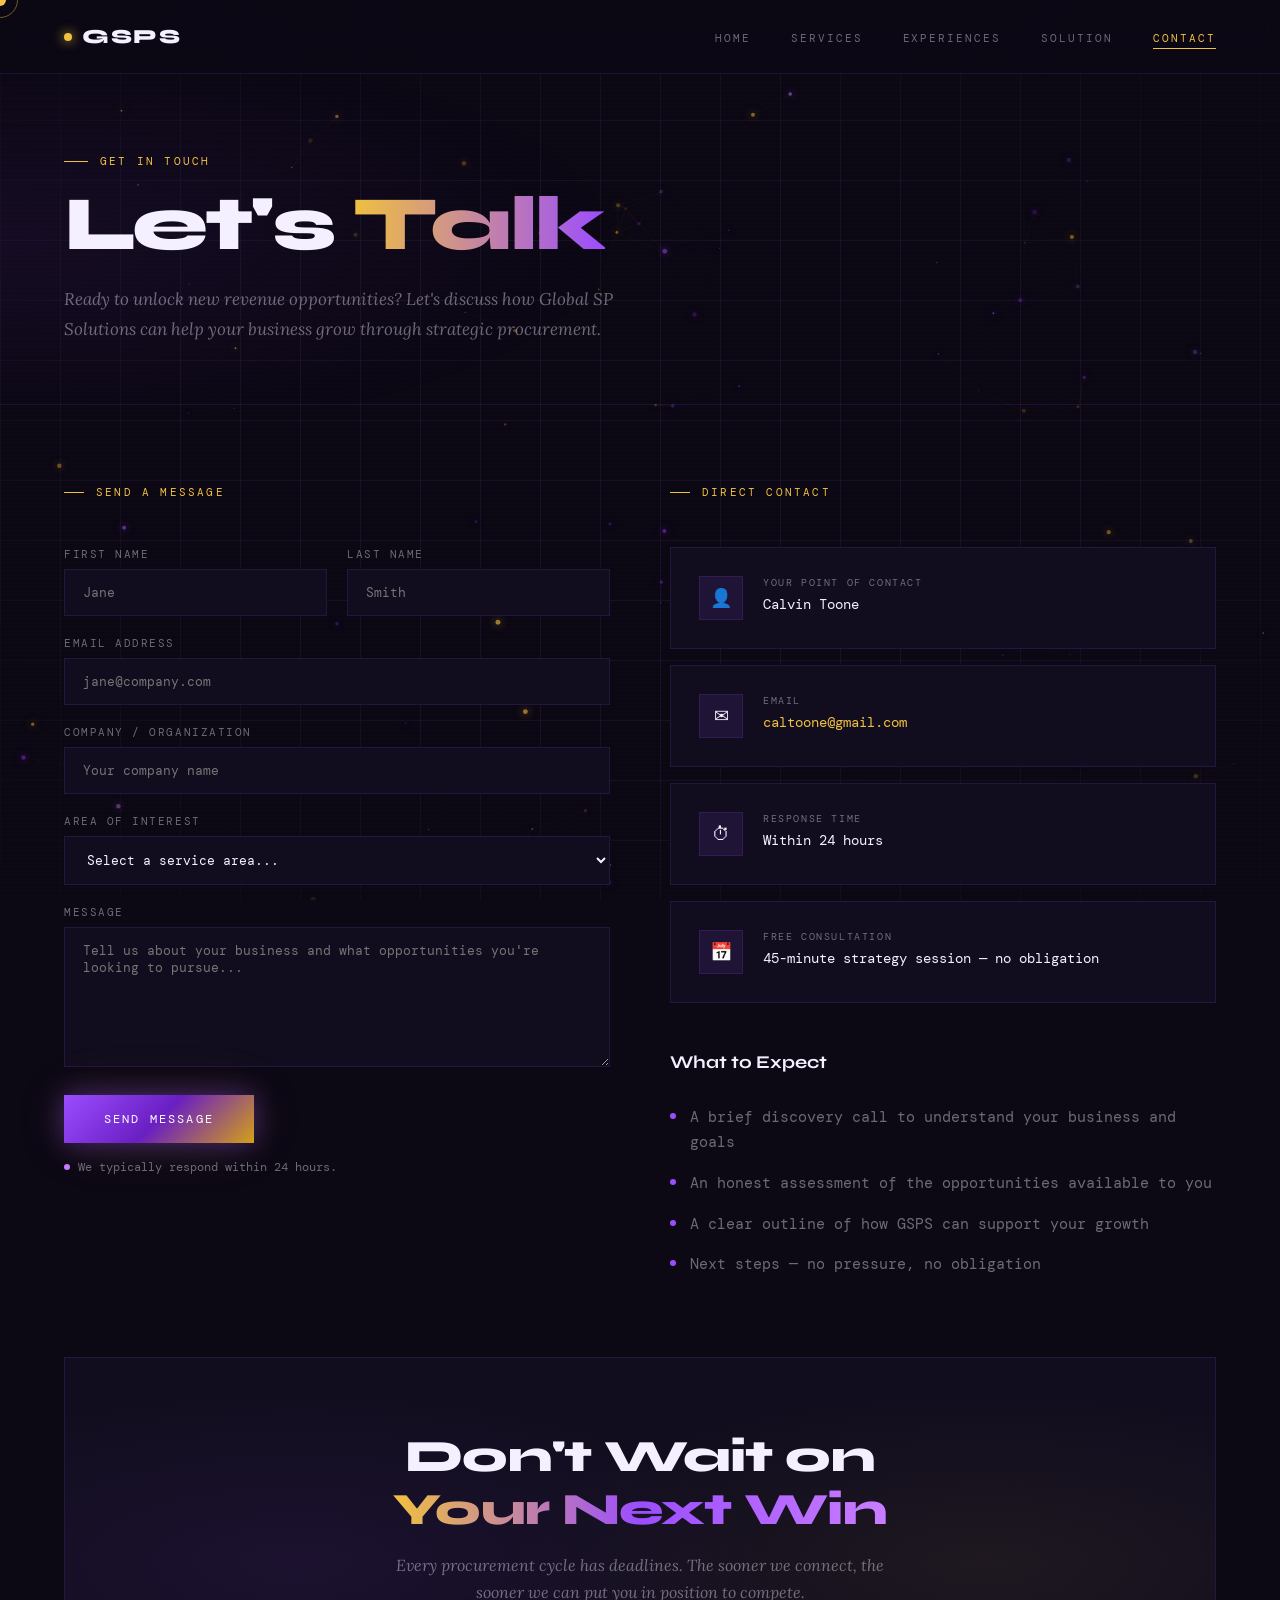
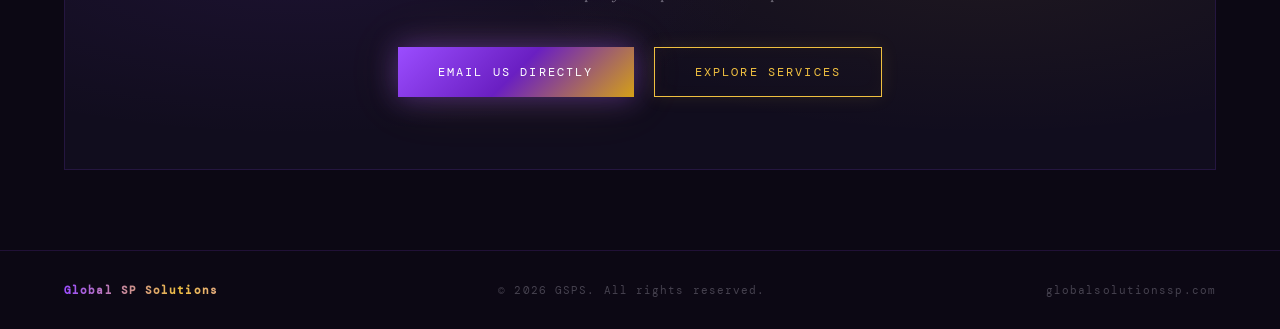
==== commit b5a35517: "Add files via upload fixed for mobile" ====
--- a/contact.html
+++ b/contact.html
@@ -5,6 +5,8 @@
 <meta name="viewport" content="width=device-width, initial-scale=1.0">
 <meta name="description" content="Contact Global SP Solutions — Schedule a strategy session with Calvin Toone and start transforming your procurement opportunities into revenue.">
 <title>Contact — Global SP Solutions</title>
+<link rel="preconnect" href="https://fonts.googleapis.com">
+<link rel="preconnect" href="https://fonts.gstatic.com" crossorigin>
 <link rel="stylesheet" href="style.css">
 <style>
   /* Page-specific contact styles */
@@ -37,7 +39,8 @@
       <div class="logo-dot"></div>
       GSPS
     </a>
-    <ul class="nav-links">
+    <button class="nav-toggle" id="nav-toggle" aria-label="Toggle menu"><span></span><span></span><span></span></button>
+    <ul class="nav-links" id="nav-links">
       <li><a href="index.html">Home</a></li>
       <li><a href="services.html">Services</a></li>
       <li><a href="experiences.html">Experiences</a></li>
--- a/style.css
+++ b/style.css
@@ -444,22 +444,120 @@
 }
 .reveal.visible { opacity: 1; transform: translateY(0); }
 
-/* ── RESPONSIVE ── */
+/* ── HAMBURGER MENU ── */
+.nav-toggle {
+  display: none;
+  flex-direction: column; justify-content: center; gap: 5px;
+  width: 40px; height: 40px; cursor: pointer;
+  background: transparent; border: none; padding: 4px;
+  z-index: 100;
+}
+.nav-toggle span {
+  display: block; width: 24px; height: 2px;
+  background: var(--text); border-radius: 2px;
+  transition: transform .3s, opacity .3s, width .3s;
+  transform-origin: center;
+}
+.nav-toggle.open span:nth-child(1) { transform: translateY(7px) rotate(45deg); }
+.nav-toggle.open span:nth-child(2) { opacity: 0; width: 0; }
+.nav-toggle.open span:nth-child(3) { transform: translateY(-7px) rotate(-45deg); }
+
+/* Mobile nav drawer */
+.nav-links.open {
+  display: flex !important;
+  position: fixed; inset: 0; top: 0;
+  flex-direction: column; justify-content: center; align-items: center;
+  gap: 36px; background: rgba(12,8,20,0.97);
+  backdrop-filter: blur(16px); z-index: 90;
+  animation: fadeIn .2s ease;
+}
+.nav-links.open a { font-size: 20px; letter-spacing: .12em; }
+@keyframes fadeIn { from { opacity: 0; } to { opacity: 1; } }
+
+/* ── RESPONSIVE — TABLET ── */
 @media (max-width: 900px) {
   nav { padding: 20px 28px; }
   .nav-links { gap: 24px; }
-  .page-hero, .section, .cta-strip { padding-left: 28px; padding-right: 28px; }
-  .cta-strip { margin-left: 28px; margin-right: 28px; padding: 48px 32px; }
-  .stats-row { flex-direction: column; }
+  .page-hero { padding: 60px 28px 48px; }
+  .section { padding: 60px 28px; }
+  .highlight-box { padding: 36px 28px; }
+  .cta-strip { margin: 0 28px 60px; padding: 48px 32px; }
+  .stats-row { flex-direction: column; margin: 0 28px; }
   .stat-item { border-right: none; border-bottom: 1px solid var(--border); }
-  .two-col { grid-template-columns: 1fr; }
+  .two-col { grid-template-columns: 1fr; gap: 40px; }
+  .two-col.reverse { direction: ltr; }
   .form-grid { grid-template-columns: 1fr; }
   .card-grid { grid-template-columns: 1fr 1fr; }
-}
+  .step { gap: 20px; }
+  .step-num { font-size: 40px; min-width: 44px; }
+}
+
+/* ── RESPONSIVE — MOBILE ── */
 @media (max-width: 600px) {
+  /* Nav */
+  nav { padding: 16px 20px; }
+  .nav-toggle { display: flex; }
   .nav-links { display: none; }
+
+  /* Hero */
+  .hero-section {
+    padding: 100px 20px 60px !important;
+    min-height: 100svh !important;
+  }
+  .hero-logo-wrap { margin-bottom: 32px !important; }
+  .hero-btns {
+    flex-direction: column !important;
+    gap: 12px !important;
+  }
+  .hero-btns .btn { width: 100%; justify-content: center; text-align: center; }
+
+  /* Page hero */
+  .page-hero { padding: 72px 20px 40px; }
+  .page-hero h1 { font-size: clamp(32px, 10vw, 52px); }
+
+  /* Sections */
+  .section { padding: 48px 20px; }
+  .section-title { font-size: clamp(22px, 7vw, 32px); }
+
+  /* Cards */
   .card-grid { grid-template-columns: 1fr; }
-  footer { flex-direction: column; gap: 12px; text-align: center; }
-  /* Hero section mobile padding */
-  section[style*="min-height:100vh"] { padding-left: 28px !important; padding-right: 28px !important; }
-}
+  .card { padding: 28px 20px; }
+
+  /* Stats */
+  .stats-row { margin: 0 20px; }
+  .stat-num { font-size: 36px; }
+  .stat-item { padding: 24px 20px; }
+
+  /* Highlight box */
+  .highlight-box { padding: 28px 20px; }
+  .highlight-box h2 { font-size: clamp(20px, 7vw, 30px); }
+
+  /* CTA strip */
+  .cta-strip { margin: 0 0 0; padding: 48px 20px; }
+  .cta-strip h2 { font-size: clamp(24px, 8vw, 36px); }
+  .cta-strip .btn-row { flex-direction: column; align-items: stretch; gap: 12px; }
+  .cta-strip .btn-row .btn { justify-content: center; }
+
+  /* Steps */
+  .step { gap: 16px; padding: 24px 0; }
+  .step-num { font-size: 34px; min-width: 36px; }
+  .step-title { font-size: 17px; }
+
+  /* Checklist */
+  .checklist li { padding: 16px; font-size: 14px; }
+
+  /* Contact */
+  .contact-layout { grid-template-columns: 1fr; gap: 40px; }
+  .contact-card { padding: 20px 16px; }
+
+  /* Buttons — full tap targets */
+  .btn { padding: 16px 28px; cursor: pointer; }
+
+  /* Footer */
+  footer { flex-direction: column; gap: 10px; text-align: center; padding: 28px 20px; }
+
+  /* Disable heavy effects on mobile */
+  #cursor, #cursor-ring { display: none; }
+  body { cursor: auto; }
+  .btn { cursor: pointer; }
+}
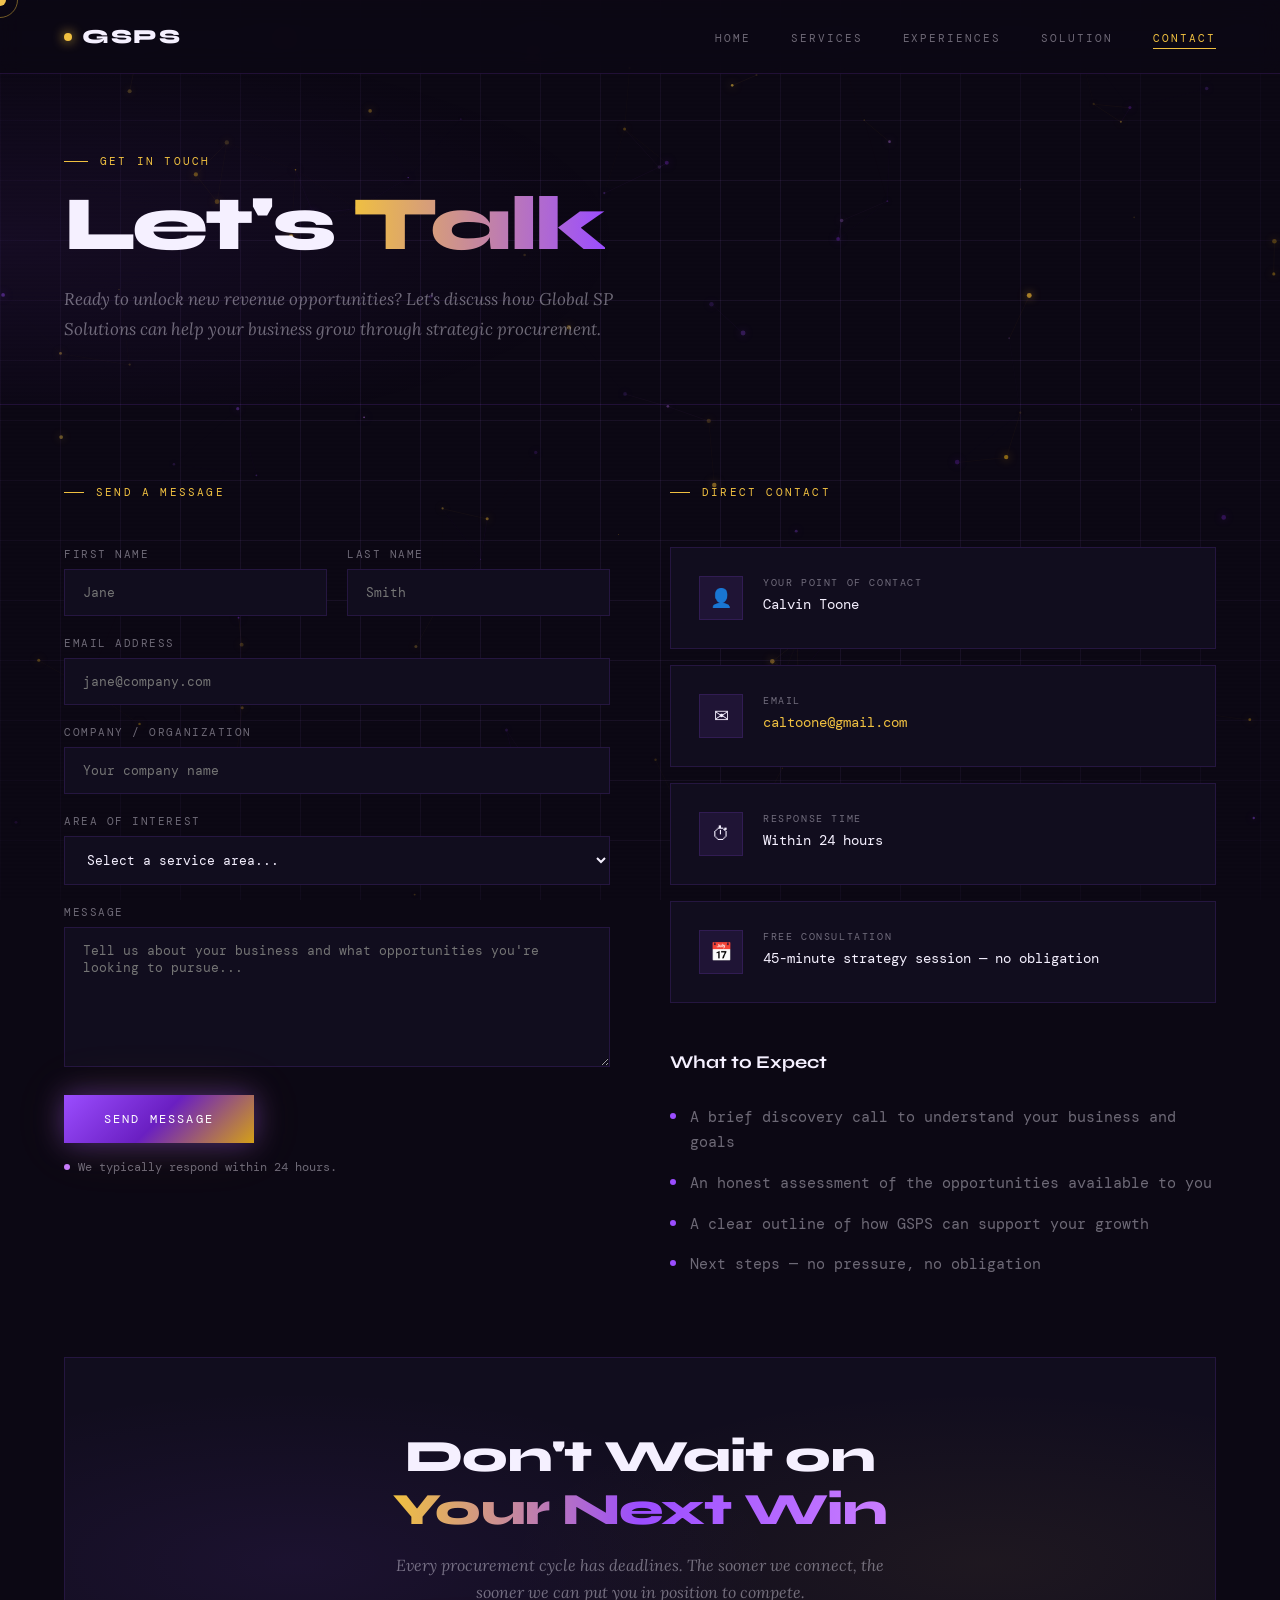
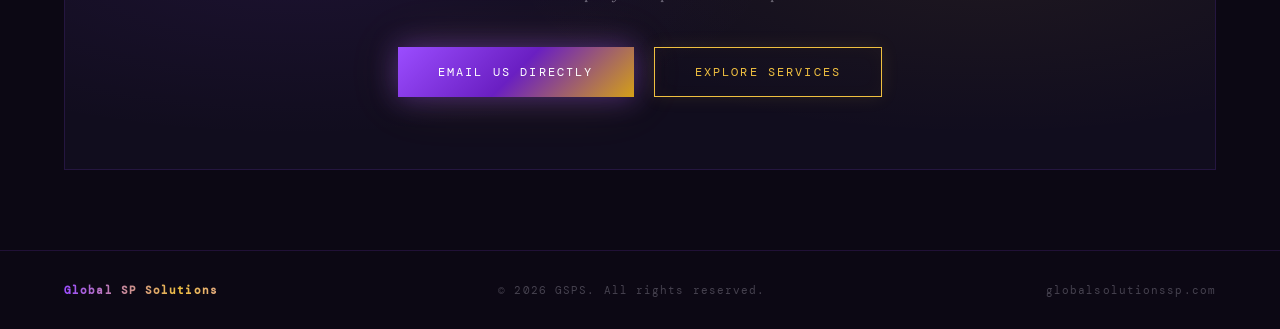
==== commit 5059a82f: "Update contact.html" ====
--- a/contact.html
+++ b/contact.html
@@ -64,7 +64,7 @@
       <div>
         <div class="section-label">Send a Message</div>
         <form
-          action="mailto:caltoone@gmail.com"
+          action="mailto:business@globalsolutionssp.com"
           method="get"
           enctype="text/plain"
           onsubmit="return handleForm(event)"
@@ -168,7 +168,7 @@
     </h2>
     <p>Every procurement cycle has deadlines. The sooner we connect, the sooner we can put you in position to compete.</p>
     <div class="btn-row">
-      <a href="mailto:caltoone@gmail.com" class="btn btn-primary"><span>Email Us Directly</span></a>
+      <a href="mailto:business@globalsolutionssp.com" class="btn btn-primary"><span>Email Us Directly</span></a>
       <a href="services.html" class="btn btn-secondary"><span>Explore Services</span></a>
     </div>
   </div>
@@ -196,7 +196,7 @@
                '\nCompany: ' + company +
                '\nInterest: ' + interest +
                '\n\nMessage:\n' + message;
-    window.location.href = 'mailto:caltoone@gmail.com'
+    window.location.href = 'mailto:business@globalsolutionssp.com'
       + '?subject=GSPS Inquiry – ' + encodeURIComponent(fname + ' ' + lname)
       + '&body=' + encodeURIComponent(body);
     return false;
--- a/style.css
+++ b/style.css
@@ -129,7 +129,7 @@
 .page-eyebrow::before { content:''; width:24px; height:1px; background:var(--c2); }
 .page-hero h1 {
   font-family: 'Syne', sans-serif; font-weight: 800;
-  font-size: clamp(40px, 6vw, 80px); line-height: .95;
+  font-size: clamp(32px, 6vw, 80px); line-height: .95;
   letter-spacing: -.03em; max-width: 800px;
   opacity: 0; animation: fadeUp .8s .25s forwards;
 }
@@ -141,7 +141,7 @@
 }
 .page-hero .lead {
   font-family: 'Lora', serif; font-style: italic;
-  font-size: 17px; line-height: 1.75; color: var(--muted);
+  font-size: clamp(15px, 2.5vw, 17px); line-height: 1.75; color: var(--muted);
   max-width: 560px; margin-top: 24px;
   opacity: 0; animation: fadeUp .8s .4s forwards;
 }
@@ -450,7 +450,7 @@
   flex-direction: column; justify-content: center; gap: 5px;
   width: 40px; height: 40px; cursor: pointer;
   background: transparent; border: none; padding: 4px;
-  z-index: 100;
+  position: relative; z-index: 1;
 }
 .nav-toggle span {
   display: block; width: 24px; height: 2px;
@@ -462,16 +462,39 @@
 .nav-toggle.open span:nth-child(2) { opacity: 0; width: 0; }
 .nav-toggle.open span:nth-child(3) { transform: translateY(-7px) rotate(-45deg); }
 
-/* Mobile nav drawer */
-.nav-links.open {
-  display: flex !important;
-  position: fixed; inset: 0; top: 0;
+/* Mobile nav overlay — a portal div injected by JS directly on <body> */
+#mobile-nav-overlay {
+  display: none;
+  position: fixed; inset: 0; z-index: 9000;
   flex-direction: column; justify-content: center; align-items: center;
-  gap: 36px; background: rgba(12,8,20,0.97);
-  backdrop-filter: blur(16px); z-index: 90;
+  gap: 36px;
+  background: rgba(12,8,20,0.97);
+  backdrop-filter: blur(16px);
   animation: fadeIn .2s ease;
-}
-.nav-links.open a { font-size: 20px; letter-spacing: .12em; }
+  list-style: none;
+}
+#mobile-nav-overlay.open { display: flex; }
+#mobile-nav-overlay a {
+  color: var(--muted); text-decoration: none;
+  font-family: 'DM Mono', monospace;
+  font-size: 20px; letter-spacing: .12em; text-transform: uppercase;
+  transition: color .25s;
+}
+#mobile-nav-overlay a:hover,
+#mobile-nav-overlay a.active { color: var(--c2); }
+/* Close button inside overlay */
+#mobile-nav-overlay .overlay-close {
+  position: absolute; top: 20px; right: 20px;
+  background: transparent; border: none; cursor: pointer;
+  display: flex; flex-direction: column; gap: 5px; padding: 4px;
+}
+#mobile-nav-overlay .overlay-close span {
+  display: block; width: 24px; height: 2px;
+  background: var(--text); border-radius: 2px;
+}
+#mobile-nav-overlay .overlay-close span:nth-child(1) { transform: translateY(7px) rotate(45deg); }
+#mobile-nav-overlay .overlay-close span:nth-child(2) { opacity: 0; }
+#mobile-nav-overlay .overlay-close span:nth-child(3) { transform: translateY(-7px) rotate(-45deg); }
 @keyframes fadeIn { from { opacity: 0; } to { opacity: 1; } }
 
 /* ── RESPONSIVE — TABLET ── */
@@ -505,6 +528,16 @@
     min-height: 100svh !important;
   }
   .hero-logo-wrap { margin-bottom: 32px !important; }
+  .hero-section h1 {
+    font-size: clamp(28px, 9vw, 44px) !important;
+    line-height: 1.05 !important;
+    letter-spacing: -.02em !important;
+  }
+  .hero-section p {
+    font-size: 15px !important;
+    margin: 20px 0 36px !important;
+    line-height: 1.65 !important;
+  }
   .hero-btns {
     flex-direction: column !important;
     gap: 12px !important;
@@ -513,7 +546,7 @@
 
   /* Page hero */
   .page-hero { padding: 72px 20px 40px; }
-  .page-hero h1 { font-size: clamp(32px, 10vw, 52px); }
+  .page-hero h1 { font-size: clamp(28px, 9vw, 44px); line-height: 1.05; }
 
   /* Sections */
   .section { padding: 48px 20px; }
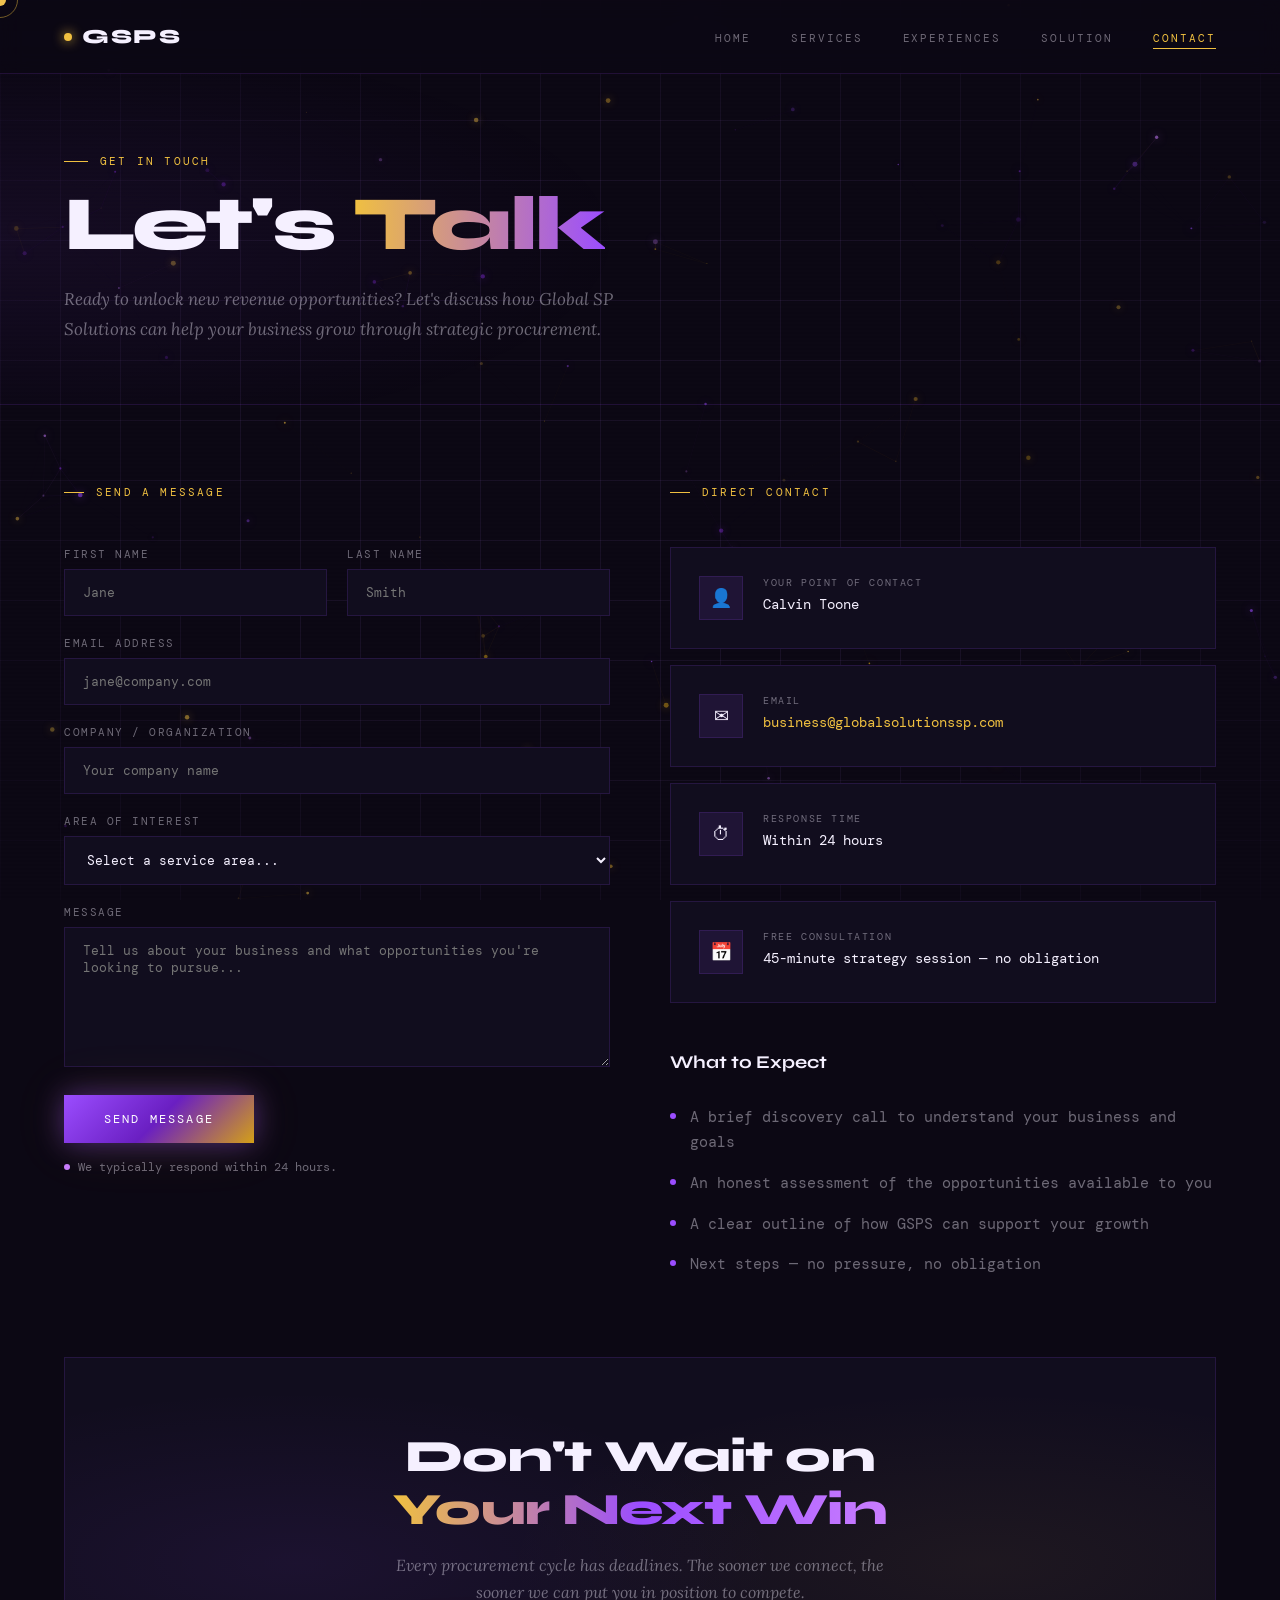
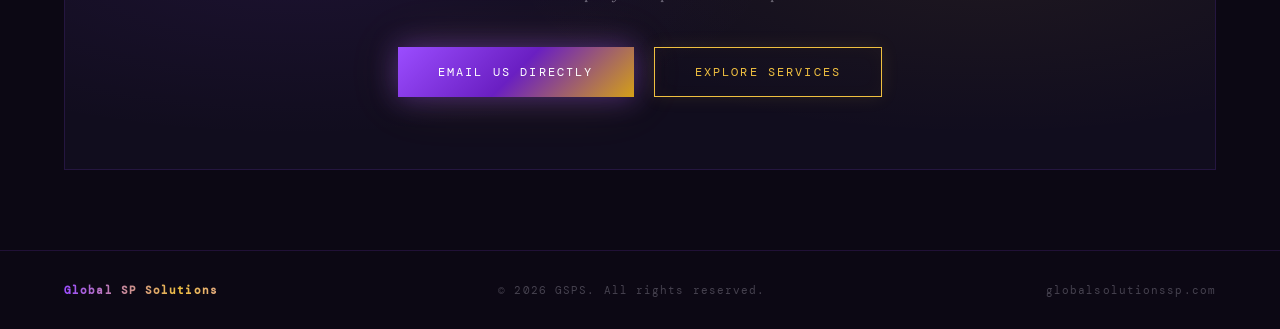
==== commit 58414e94: "Update contact.html" ====
--- a/contact.html
+++ b/contact.html
@@ -126,7 +126,7 @@
             <div>
               <div class="contact-label">Email</div>
               <div class="contact-value">
-                <a href="mailto:caltoone@gmail.com">caltoone@gmail.com</a>
+                <a href="business@globalsolutionssp.com">business@globalsolutionssp.com</a>
               </div>
             </div>
           </div>
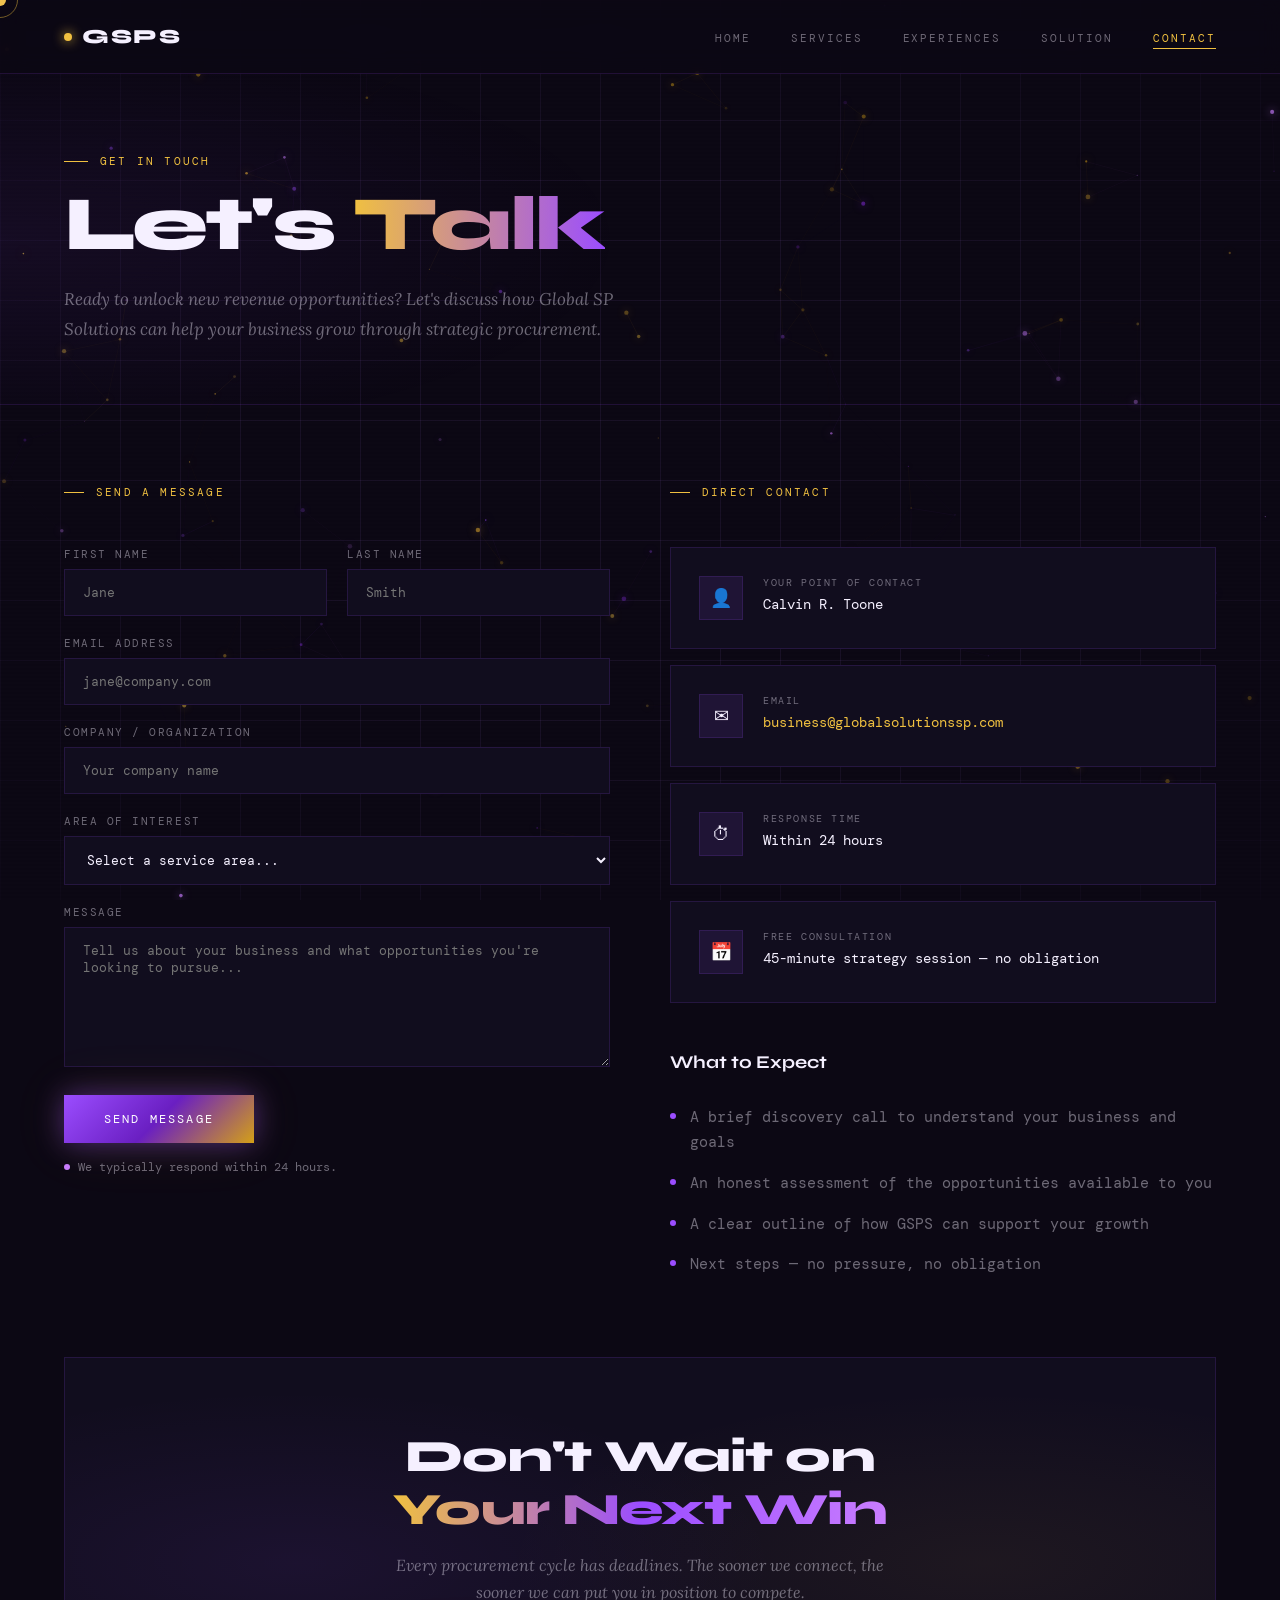
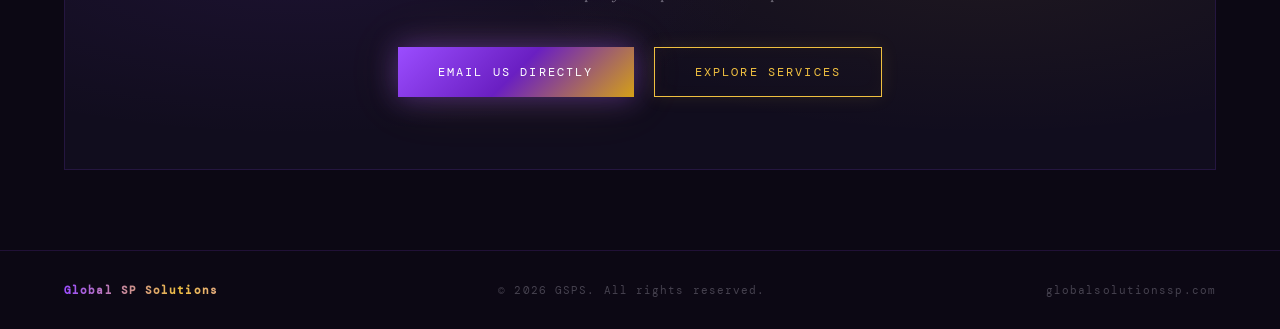
==== commit 587de9c8: "Update contact.html" ====
--- a/contact.html
+++ b/contact.html
@@ -118,7 +118,7 @@
             <div class="contact-icon">👤</div>
             <div>
               <div class="contact-label">Your Point of Contact</div>
-              <div class="contact-value">Calvin Toone</div>
+              <div class="contact-value">Calvin R. Toone</div>
             </div>
           </div>
           <div class="contact-card reveal">
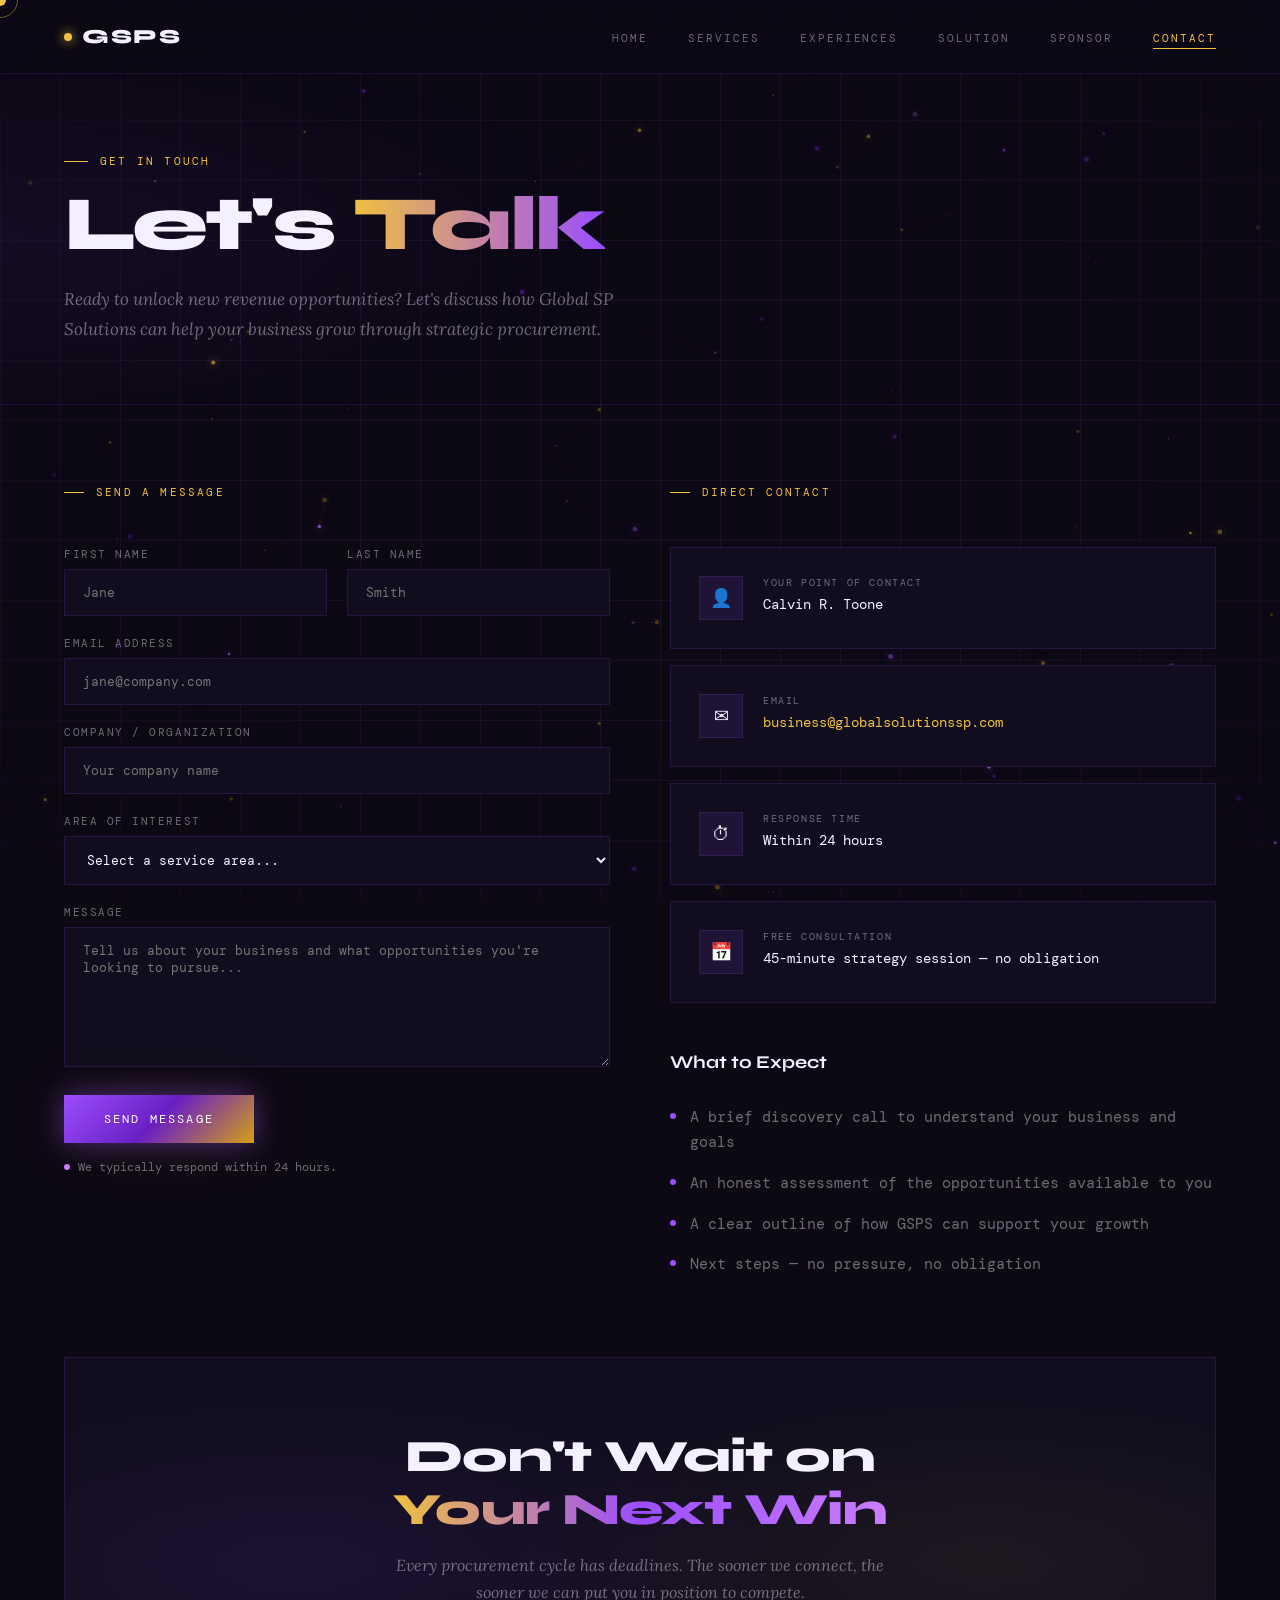
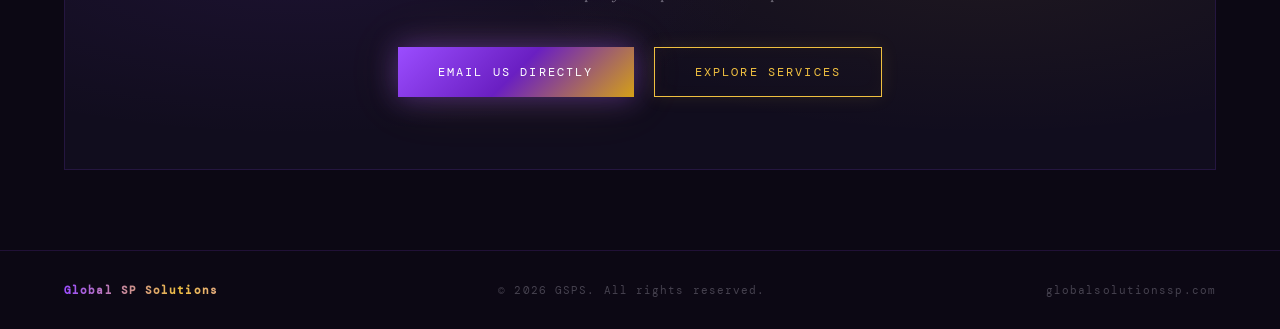
==== commit 52bb24ff: "Update contact.html" ====
--- a/contact.html
+++ b/contact.html
@@ -45,6 +45,7 @@
       <li><a href="services.html">Services</a></li>
       <li><a href="experiences.html">Experiences</a></li>
       <li><a href="solution.html">Solution</a></li>
+      <li><a href="sponsor.html">Sponsor</a></li>
       <li><a href="contact.html">Contact</a></li>
     </ul>
   </nav>
